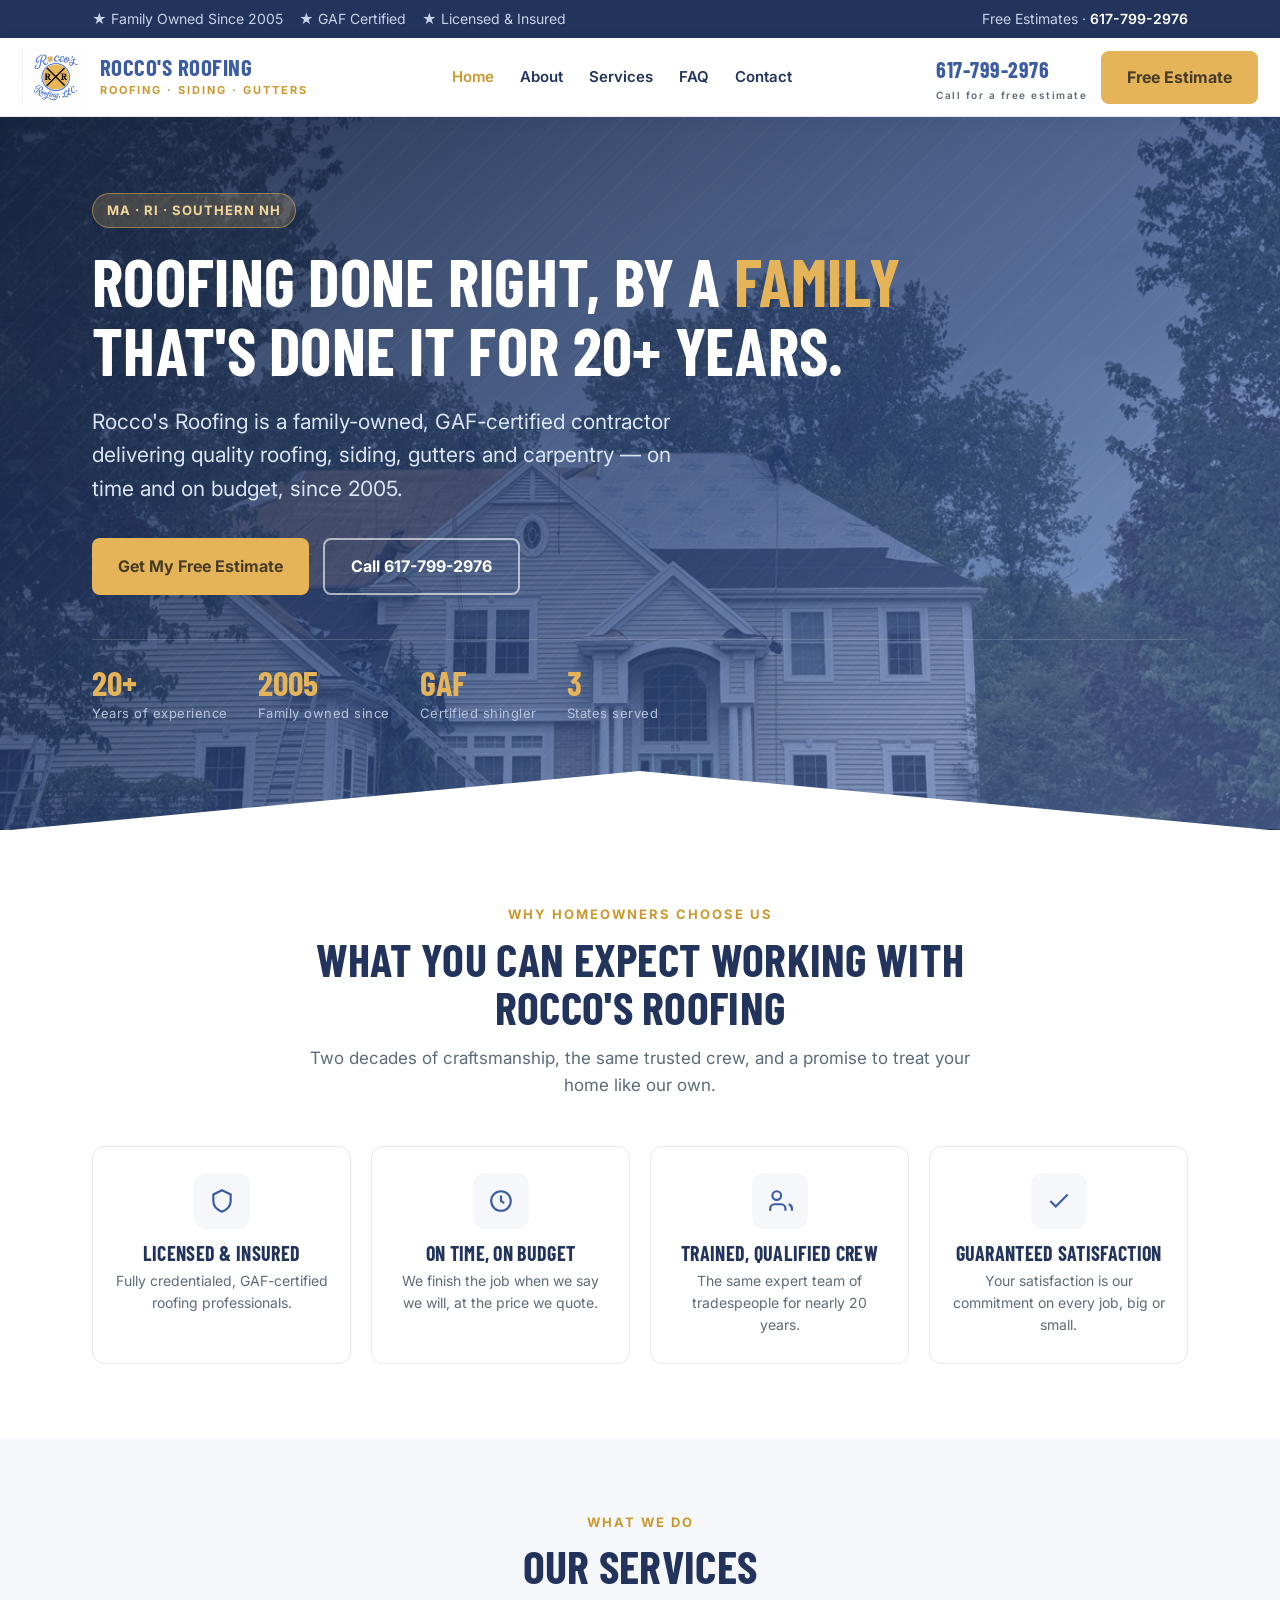
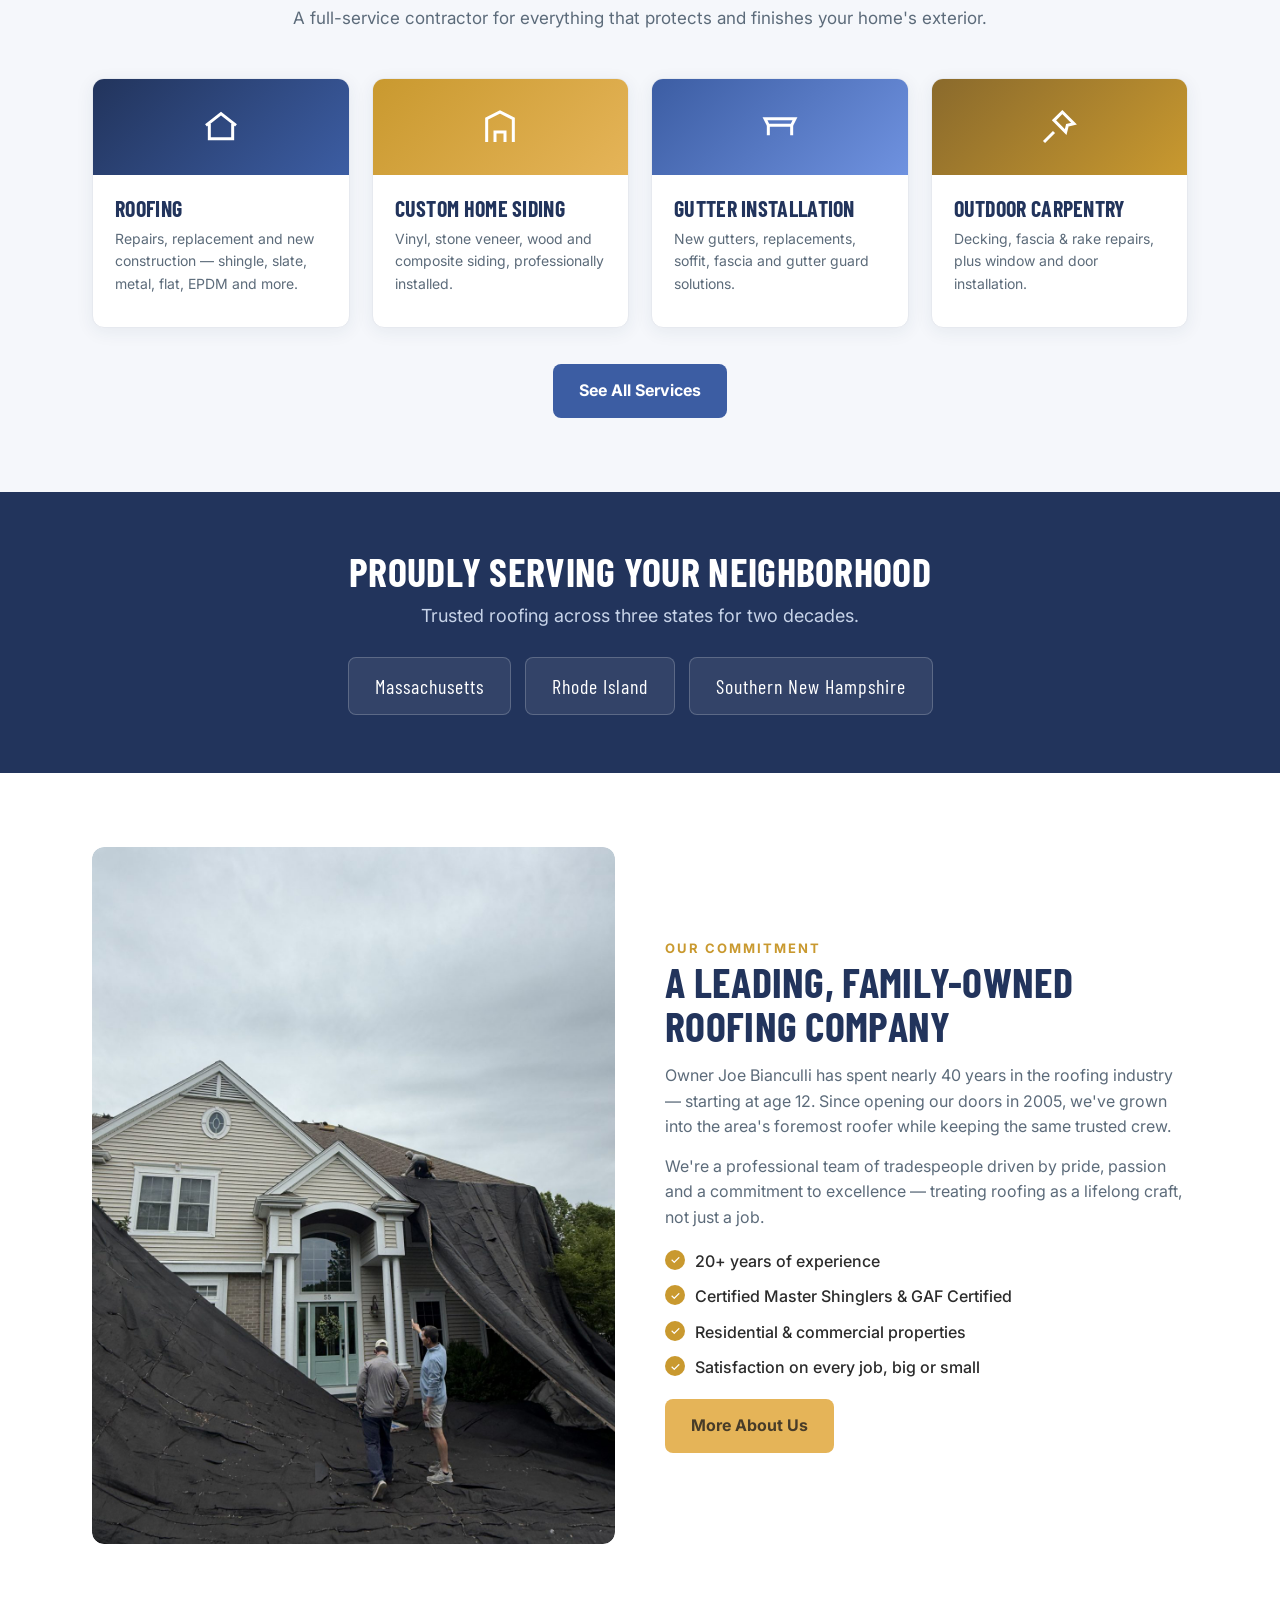
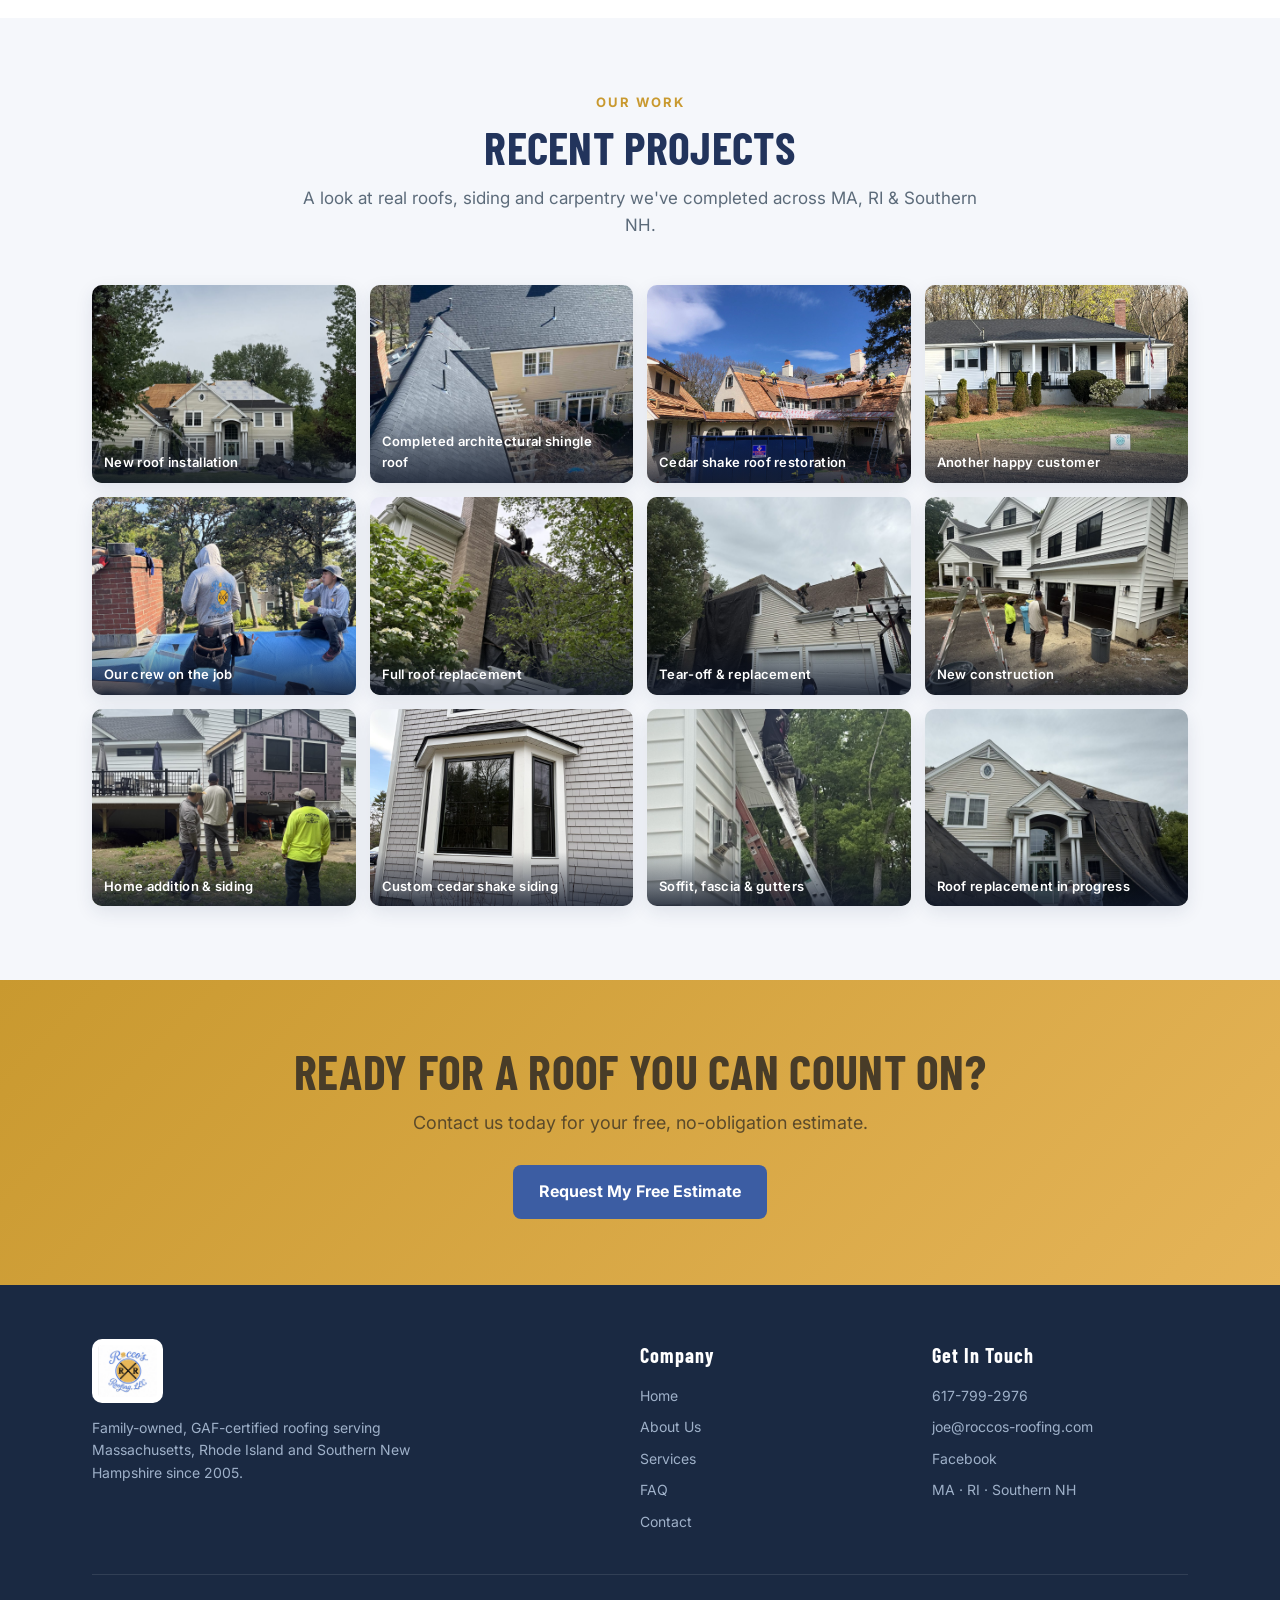
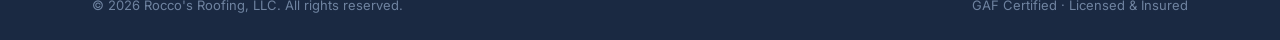
==== index.html @ c4a3ca7f "add job photos" ====
<!DOCTYPE html>
<html lang="en">
<head>
<meta charset="UTF-8">
<meta name="viewport" content="width=device-width, initial-scale=1.0">
<title>Rocco's Roofing, LLC | Roofing, Siding &amp; Gutters — MA, RI &amp; Southern NH</title>
<meta name="description" content="Rocco's Roofing is a family-owned, GAF-certified roofing company serving Massachusetts, Rhode Island and Southern New Hampshire since 2005. Roofing, siding, gutters and carpentry. Free estimates — call 617-799-2976.">
<link rel="icon" href="logo.png">
<link rel="preconnect" href="https://fonts.googleapis.com">
<link rel="preconnect" href="https://fonts.gstatic.com" crossorigin>
<link href="https://fonts.googleapis.com/css2?family=Barlow+Condensed:wght@600;700&family=Inter:wght@400;500;600;700&display=swap" rel="stylesheet">
<link rel="stylesheet" href="style.css">
</head>
<body>
<div class="topbar"><div class="wrap">
  <div class="badges"><span>★ Family Owned Since 2005</span><span>★ GAF Certified</span><span>★ Licensed &amp; Insured</span></div>
  <div>Free Estimates · <a href="tel:6177992976">617-799-2976</a></div>
</div></div>

<header><div class="nav">
  <a class="brand" href="index.html"><img src="logo.png" alt="Rocco's Roofing, LLC logo"><span class="bt"><b>Rocco's Roofing</b><small>Roofing · Siding · Gutters</small></span></a>
  <nav class="menu" id="menu">
    <a href="index.html" class="active">Home</a>
    <a href="about.html">About</a>
    <a href="services.html">Services</a>
    <a href="faq.html">FAQ</a>
    <a href="contact.html">Contact</a>
  </nav>
  <div class="nav-cta">
    <a class="phone-link" href="tel:6177992976">617-799-2976<span>Call for a free estimate</span></a>
    <a class="btn btn-gold" href="contact.html">Free Estimate</a>
    <button class="hamburger" id="burger" aria-label="Menu"><span></span><span></span><span></span></button>
  </div>
</div></header>

<section class="hero photo"><div class="wrap">
  <span class="eyebrow">MA · RI · Southern NH</span>
  <h1>Roofing done right, by a <em>family</em> that's done it for 20+ years.</h1>
  <p class="lead">Rocco's Roofing is a family-owned, GAF-certified contractor delivering quality roofing, siding, gutters and carpentry — on time and on budget, since 2005.</p>
  <div class="cta-row">
    <a class="btn btn-gold" href="contact.html">Get My Free Estimate</a>
    <a class="btn btn-ghost" href="tel:6177992976">Call 617-799-2976</a>
  </div>
  <div class="trust">
    <div><b>20+</b><small>Years of experience</small></div>
    <div><b>2005</b><small>Family owned since</small></div>
    <div><b>GAF</b><small>Certified shingler</small></div>
    <div><b>3</b><small>States served</small></div>
  </div>
</div>
<svg class="roofline" viewBox="0 0 1440 70" preserveAspectRatio="none"><path fill="#ffffff" d="M0,70 L720,10 L1440,70 Z"></path></svg>
</section>

<section class="pad"><div class="wrap">
  <div class="sec-head"><div class="kick">Why homeowners choose us</div><h2>What you can expect working with Rocco's Roofing</h2><p>Two decades of craftsmanship, the same trusted crew, and a promise to treat your home like our own.</p></div>
  <div class="features">
    <div class="feature"><div class="ic"><svg width="26" height="26" viewBox="0 0 24 24" fill="none" stroke="currentColor" stroke-width="2"><path d="M12 2l8 4v6c0 5-3.5 8-8 10-4.5-2-8-5-8-10V6z"/></svg></div><h3>Licensed &amp; Insured</h3><p>Fully credentialed, GAF-certified roofing professionals.</p></div>
    <div class="feature"><div class="ic"><svg width="26" height="26" viewBox="0 0 24 24" fill="none" stroke="currentColor" stroke-width="2"><circle cx="12" cy="12" r="9"/><path d="M12 7v5l3 2"/></svg></div><h3>On Time, On Budget</h3><p>We finish the job when we say we will, at the price we quote.</p></div>
    <div class="feature"><div class="ic"><svg width="26" height="26" viewBox="0 0 24 24" fill="none" stroke="currentColor" stroke-width="2"><path d="M17 21v-2a4 4 0 00-4-4H7a4 4 0 00-4 4v2"/><circle cx="9" cy="7" r="4"/><path d="M23 21v-2a4 4 0 00-3-3.87"/></svg></div><h3>Trained, Qualified Crew</h3><p>The same expert team of tradespeople for nearly 20 years.</p></div>
    <div class="feature"><div class="ic"><svg width="26" height="26" viewBox="0 0 24 24" fill="none" stroke="currentColor" stroke-width="2"><path d="M20 6L9 17l-5-5"/></svg></div><h3>Guaranteed Satisfaction</h3><p>Your satisfaction is our commitment on every job, big or small.</p></div>
  </div>
</div></section>

<section class="pad services"><div class="wrap">
  <div class="sec-head"><div class="kick">What we do</div><h2>Our Services</h2><p>A full-service contractor for everything that protects and finishes your home's exterior.</p></div>
  <div class="svc-grid">
    <div class="svc a"><div class="top"><svg width="40" height="40" viewBox="0 0 24 24" fill="none" stroke="#fff" stroke-width="1.8"><path d="M3 11l9-7 9 7"/><path d="M5 10v9h14v-9"/></svg></div><div class="body"><h3>Roofing</h3><p>Repairs, replacement and new construction — shingle, slate, metal, flat, EPDM and more.</p></div></div>
    <div class="svc b"><div class="top"><svg width="40" height="40" viewBox="0 0 24 24" fill="none" stroke="#fff" stroke-width="1.8"><path d="M4 21V7l8-4 8 4v14"/><path d="M9 21v-6h6v6"/></svg></div><div class="body"><h3>Custom Home Siding</h3><p>Vinyl, stone veneer, wood and composite siding, professionally installed.</p></div></div>
    <div class="svc c"><div class="top"><svg width="40" height="40" viewBox="0 0 24 24" fill="none" stroke="#fff" stroke-width="1.8"><path d="M3 7h18l-2 4H5z"/><path d="M5 11v6"/><path d="M19 11v6"/></svg></div><div class="body"><h3>Gutter Installation</h3><p>New gutters, replacements, soffit, fascia and gutter guard solutions.</p></div></div>
    <div class="svc d"><div class="top"><svg width="40" height="40" viewBox="0 0 24 24" fill="none" stroke="#fff" stroke-width="1.8"><path d="M14 3l7 7-4 1-1 4-7-7z"/><path d="M9 15l-6 6"/></svg></div><div class="body"><h3>Outdoor Carpentry</h3><p>Decking, fascia &amp; rake repairs, plus window and door installation.</p></div></div>
  </div>
  <div style="text-align:center;margin-top:36px"><a class="btn btn-blue" href="services.html">See All Services</a></div>
</div></section>

<section class="area"><div class="wrap">
  <h2>Proudly Serving Your Neighborhood</h2><p>Trusted roofing across three states for two decades.</p>
  <div class="states"><span>Massachusetts</span><span>Rhode Island</span><span>Southern New Hampshire</span></div>
</div></section>

<section class="pad"><div class="wrap split">
  <div class="imgcard photo"><img src="images/work-colonial-crew.jpg" alt="Rocco's Roofing crew replacing a roof on a colonial home"></div>
  <div>
    <div class="kick">Our Commitment</div>
    <h2>A leading, family-owned roofing company</h2>
    <p>Owner Joe Bianculli has spent nearly 40 years in the roofing industry — starting at age 12. Since opening our doors in 2005, we've grown into the area's foremost roofer while keeping the same trusted crew.</p>
    <p>We're a professional team of tradespeople driven by pride, passion and a commitment to excellence — treating roofing as a lifelong craft, not just a job.</p>
    <ul><li>20+ years of experience</li><li>Certified Master Shinglers &amp; GAF Certified</li><li>Residential &amp; commercial properties</li><li>Satisfaction on every job, big or small</li></ul>
    <a class="btn btn-gold" href="about.html">More About Us</a>
  </div>
</div></section>

<section class="pad services"><div class="wrap">
  <div class="sec-head"><div class="kick">Our Work</div><h2>Recent Projects</h2><p>A look at real roofs, siding and carpentry we've completed across MA, RI &amp; Southern NH.</p></div>
  <div class="gallery">
    <a href="images/work-colonial-newroof.jpg" target="_blank" rel="noopener"><span class="ph"></span><img src="images/work-colonial-newroof.jpg" alt="New roof installation on a large colonial home" loading="lazy"><span class="cap">New roof installation</span></a>
    <a href="images/work-finished-roof.jpg" target="_blank" rel="noopener"><span class="ph"></span><img src="images/work-finished-roof.jpg" alt="Completed architectural shingle roof" loading="lazy"><span class="cap">Completed architectural shingle roof</span></a>
    <a href="images/work-cedar-mansion.jpg" target="_blank" rel="noopener"><span class="ph"></span><img src="images/work-cedar-mansion.jpg" alt="Cedar shake roof restoration on a large estate" loading="lazy"><span class="cap">Cedar shake roof restoration</span></a>
    <a href="images/work-ranch-sign.jpg" target="_blank" rel="noopener"><span class="ph"></span><img src="images/work-ranch-sign.jpg" alt="Finished roof with Rocco's Roofing lawn sign" loading="lazy"><span class="cap">Another happy customer</span></a>
    <a href="images/crew-branded.jpg" target="_blank" rel="noopener"><span class="ph"></span><img src="images/crew-branded.jpg" alt="Rocco's Roofing crew on the job" loading="lazy"><span class="cap">Our crew on the job</span></a>
    <a href="images/work-chimney.jpg" target="_blank" rel="noopener"><span class="ph"></span><img src="images/work-chimney.jpg" alt="Full roof replacement around a brick chimney" loading="lazy"><span class="cap">Full roof replacement</span></a>
    <a href="images/work-garage-crew.jpg" target="_blank" rel="noopener"><span class="ph"></span><img src="images/work-garage-crew.jpg" alt="Roof tear-off and replacement in progress" loading="lazy"><span class="cap">Tear-off &amp; replacement</span></a>
    <a href="images/work-farmhouse.jpg" target="_blank" rel="noopener"><span class="ph"></span><img src="images/work-farmhouse.jpg" alt="New construction roofing and siding" loading="lazy"><span class="cap">New construction</span></a>
    <a href="images/work-addition.jpg" target="_blank" rel="noopener"><span class="ph"></span><img src="images/work-addition.jpg" alt="Home addition framing and siding" loading="lazy"><span class="cap">Home addition &amp; siding</span></a>
    <a href="images/work-siding-window.jpg" target="_blank" rel="noopener"><span class="ph"></span><img src="images/work-siding-window.jpg" alt="Custom cedar shake siding around a bay window" loading="lazy"><span class="cap">Custom cedar shake siding</span></a>
    <a href="images/work-soffit.jpg" target="_blank" rel="noopener"><span class="ph"></span><img src="images/work-soffit.jpg" alt="Soffit, fascia and gutter carpentry work" loading="lazy"><span class="cap">Soffit, fascia &amp; gutters</span></a>
    <a href="images/work-colonial-crew.jpg" target="_blank" rel="noopener"><span class="ph"></span><img src="images/work-colonial-crew.jpg" alt="Roof replacement in progress on a colonial" loading="lazy"><span class="cap">Roof replacement in progress</span></a>
  </div>
</div></section>

<section class="final"><div class="wrap">
  <h2>Ready for a roof you can count on?</h2>
  <p>Contact us today for your free, no-obligation estimate.</p>
  <a class="btn btn-blue" href="contact.html">Request My Free Estimate</a>
</div></section>

<footer><div class="wrap">
  <div class="foot-grid">
    <div>
      <a class="brand" href="index.html"><img src="logo.png" alt="Rocco's Roofing, LLC"></a>
      <p style="max-width:320px;margin-top:14px">Family-owned, GAF-certified roofing serving Massachusetts, Rhode Island and Southern New Hampshire since 2005.</p>
    </div>
    <div><h4>Company</h4><ul><li><a href="index.html">Home</a></li><li><a href="about.html">About Us</a></li><li><a href="services.html">Services</a></li><li><a href="faq.html">FAQ</a></li><li><a href="contact.html">Contact</a></li></ul></div>
    <div><h4>Get In Touch</h4><ul><li><a href="tel:6177992976">617-799-2976</a></li><li><a href="mailto:joe@roccos-roofing.com">joe@roccos-roofing.com</a></li><li><a href="https://facebook.com/RoccosroofingLLC" target="_blank" rel="noopener">Facebook</a></li><li>MA · RI · Southern NH</li></ul></div>
  </div>
  <div class="foot-bottom"><div>© 2026 Rocco's Roofing, LLC. All rights reserved.</div><div>GAF Certified · Licensed &amp; Insured</div></div>
</div></footer>

<script>
  var b=document.getElementById('burger'),m=document.getElementById('menu');
  if(b){b.addEventListener('click',function(){m.classList.toggle('open');});}
</script>
</body>
</html>
---- style.css ----
:root{
  --blue:#6F92E0;--blue-deep:#3c5da3;--blue-darker:#22345c;
  --gold:#E5B458;--gold-deep:#c9992f;
  --ink:#2b2b2b;--warmblack:#483C28;--muted:#5c6b7a;
  --line:#e6e9ef;--bg-soft:#f5f7fb;--white:#ffffff;
  --radius:12px;--shadow:0 10px 30px rgba(34,52,92,.12);
}
*{box-sizing:border-box;margin:0;padding:0}
html{scroll-behavior:smooth}
body{font-family:'Inter',system-ui,-apple-system,Segoe UI,Roboto,sans-serif;color:var(--ink);line-height:1.6;background:var(--white)}
h1,h2,h3{font-family:'Barlow Condensed','Inter',sans-serif;line-height:1.05;letter-spacing:.3px;text-transform:uppercase}
a{color:inherit;text-decoration:none}
img{max-width:100%;display:block}
.wrap{max-width:1140px;margin:0 auto;padding:0 22px}
.btn{display:inline-flex;align-items:center;gap:8px;font-weight:700;padding:14px 26px;border-radius:8px;font-size:16px;transition:.2s;cursor:pointer;border:0;font-family:'Inter',sans-serif}
.btn-gold{background:var(--gold);color:var(--warmblack)}
.btn-gold:hover{background:var(--gold-deep);color:#fff;transform:translateY(-1px)}
.btn-ghost{background:transparent;color:#fff;border:2px solid rgba(255,255,255,.6)}
.btn-ghost:hover{background:rgba(255,255,255,.14);border-color:#fff}
.btn-blue{background:var(--blue-deep);color:#fff}
.btn-blue:hover{background:var(--blue-darker)}
.topbar{background:var(--blue-darker);color:#c8d3e8;font-size:14px}
.topbar .wrap{display:flex;justify-content:space-between;align-items:center;padding:8px 22px;flex-wrap:wrap;gap:6px}
.topbar a{color:#fff;font-weight:600}
.topbar .badges span{margin-right:16px;white-space:nowrap}
header{position:sticky;top:0;z-index:50;background:#fff;border-bottom:1px solid var(--line);box-shadow:0 2px 14px rgba(34,52,92,.06)}
.nav{display:flex;align-items:center;justify-content:space-between;padding:10px 22px}
.brand{display:flex;align-items:center;gap:12px}
.brand img{height:58px;width:auto}
.brand .bt b{font-family:'Barlow Condensed';font-size:23px;letter-spacing:.5px;text-transform:uppercase;color:var(--blue-deep);line-height:1;display:block}
.brand .bt small{display:block;font-size:11px;letter-spacing:2px;text-transform:uppercase;color:var(--gold-deep);font-weight:700;margin-top:3px}
nav.menu{display:flex;align-items:center;gap:26px}
nav.menu a{font-weight:600;font-size:15px;color:var(--blue-darker)}
nav.menu a:hover,nav.menu a.active{color:var(--gold-deep)}
.nav-cta{display:flex;align-items:center;gap:14px}
.phone-link{font-family:'Barlow Condensed';font-size:22px;color:var(--blue-deep);font-weight:700;letter-spacing:.5px}
.phone-link span{display:block;font-family:'Inter';font-size:10px;letter-spacing:1.5px;color:var(--muted);font-weight:600}
.hamburger{display:none;background:none;border:0;cursor:pointer;flex-direction:column;gap:5px;padding:8px}
.hamburger span{width:26px;height:3px;background:var(--blue-deep);border-radius:2px}
.hero{position:relative;background:linear-gradient(160deg,var(--blue-darker) 0%,var(--blue-deep) 60%,var(--blue) 130%);color:#fff;overflow:hidden}
.hero::after{content:"";position:absolute;inset:0;background:repeating-linear-gradient(135deg,rgba(255,255,255,.04) 0 2px,transparent 2px 22px);opacity:.6}
.hero .roofline{position:absolute;bottom:-1px;left:0;width:100%;height:70px;display:block}
.hero .wrap{position:relative;z-index:2;padding:76px 22px 104px}
.hero .eyebrow{display:inline-block;background:rgba(229,180,88,.2);color:#f2d79b;border:1px solid rgba(229,180,88,.5);padding:6px 14px;border-radius:30px;font-size:13px;font-weight:700;letter-spacing:1px;text-transform:uppercase;margin-bottom:18px}
.hero h1{font-size:clamp(38px,6vw,66px);color:#fff;max-width:840px}
.hero h1 em{font-style:normal;color:var(--gold)}
.hero p.lead{font-size:clamp(17px,2.2vw,21px);color:#dbe4f2;max-width:610px;margin:20px 0 32px}
.hero .cta-row{display:flex;gap:14px;flex-wrap:wrap}
.trust{display:flex;gap:30px;flex-wrap:wrap;margin-top:44px;padding-top:26px;border-top:1px solid rgba(255,255,255,.16)}
.trust div{min-width:110px}
.trust b{font-family:'Barlow Condensed';font-size:34px;color:var(--gold);display:block;line-height:1}
.trust small{color:#b7c4da;font-size:13px;letter-spacing:.5px}
section.pad{padding:74px 0}
.sec-head{text-align:center;max-width:700px;margin:0 auto 46px}
.sec-head .kick{color:var(--gold-deep);font-weight:700;letter-spacing:2px;text-transform:uppercase;font-size:13px}
.sec-head h2{font-size:clamp(30px,4.5vw,46px);color:var(--blue-darker);margin:10px 0 14px}
.sec-head p{color:var(--muted);font-size:17px}
.page-hero{background:linear-gradient(160deg,var(--blue-darker),var(--blue-deep));color:#fff;padding:56px 0 60px;text-align:center}
.page-hero h1{font-size:clamp(34px,5vw,52px);color:#fff}
.page-hero p{color:#dbe4f2;font-size:18px;margin-top:10px}
.features{display:grid;grid-template-columns:repeat(auto-fit,minmax(200px,1fr));gap:20px}
.feature{background:#fff;border:1px solid var(--line);border-radius:var(--radius);padding:26px 22px;text-align:center;transition:.2s}
.feature:hover{transform:translateY(-4px);box-shadow:var(--shadow);border-color:transparent}
.feature .ic{width:56px;height:56px;margin:0 auto 14px;border-radius:12px;background:var(--bg-soft);display:grid;place-items:center;color:var(--blue-deep)}
.feature h3{font-size:20px;color:var(--blue-darker);margin-bottom:6px}
.feature p{font-size:14px;color:var(--muted)}
.services{background:var(--bg-soft)}
.svc-grid{display:grid;grid-template-columns:repeat(auto-fit,minmax(240px,1fr));gap:22px}
.svc{background:#fff;border-radius:var(--radius);overflow:hidden;box-shadow:0 4px 18px rgba(34,52,92,.07);transition:.2s;border:1px solid var(--line)}
.svc:hover{transform:translateY(-5px);box-shadow:var(--shadow)}
.svc .top{height:96px;display:grid;place-items:center;color:#fff}
.svc.a .top{background:linear-gradient(135deg,var(--blue-darker),var(--blue-deep))}
.svc.b .top{background:linear-gradient(135deg,var(--gold-deep),var(--gold))}
.svc.c .top{background:linear-gradient(135deg,var(--blue-deep),var(--blue))}
.svc.d .top{background:linear-gradient(135deg,#8a6a2c,var(--gold-deep))}
.svc .body{padding:22px}
.svc h3{font-size:22px;color:var(--blue-darker);margin-bottom:8px}
.svc p{font-size:14px;color:var(--muted);margin-bottom:10px}
.svc ul{margin:0 0 0 18px;color:var(--muted);font-size:14px}
.svc ul li{margin-bottom:4px}
.area{background:var(--blue-darker);color:#fff;text-align:center;padding:58px 0}
.area h2{font-size:clamp(26px,4vw,40px);color:#fff}
.area p{color:#c7d3e8;font-size:18px;margin-top:10px}
.area .states{display:flex;gap:14px;justify-content:center;flex-wrap:wrap;margin-top:26px}
.area .states span{background:rgba(255,255,255,.08);border:1px solid rgba(255,255,255,.2);padding:12px 26px;border-radius:8px;font-family:'Barlow Condensed';font-size:20px;letter-spacing:1px}
.split{display:grid;grid-template-columns:1fr 1fr;gap:50px;align-items:center}
.split .imgcard{background:linear-gradient(150deg,var(--blue-deep),var(--blue));border-radius:var(--radius);min-height:320px;display:grid;place-items:center;position:relative;overflow:hidden;padding:30px}
.split .imgcard img{max-width:70%;filter:drop-shadow(0 8px 20px rgba(0,0,0,.25));background:#fff;border-radius:50%;padding:14px}
.split h2{font-size:clamp(28px,4vw,42px);color:var(--blue-darker);margin-bottom:16px}
.split .kick{color:var(--gold-deep);font-weight:700;letter-spacing:2px;text-transform:uppercase;font-size:13px}
.split p{color:var(--muted);margin-bottom:14px}
.split ul{list-style:none;margin:18px 0}
.split li{padding-left:30px;position:relative;margin-bottom:10px;color:var(--ink);font-weight:500}
.split li::before{content:"\2713";position:absolute;left:0;top:1px;color:#fff;background:var(--gold-deep);width:20px;height:20px;border-radius:50%;font-size:12px;display:grid;place-items:center}
.faq-list{max-width:820px;margin:0 auto}
.faq-item{border:1px solid var(--line);border-radius:var(--radius);margin-bottom:16px;overflow:hidden;background:#fff}
.faq-item summary{cursor:pointer;padding:20px 24px;font-family:'Barlow Condensed';font-size:22px;color:var(--blue-darker);list-style:none;display:flex;justify-content:space-between;align-items:center;letter-spacing:.3px}
.faq-item summary::-webkit-details-marker{display:none}
.faq-item summary::after{content:"+";color:var(--gold-deep);font-size:26px;font-weight:700}
.faq-item[open] summary::after{content:"\2013"}
.faq-item .ans{padding:0 24px 22px;color:var(--muted)}
.contact-grid{display:grid;grid-template-columns:1fr 1fr;gap:44px}
.contact-info h3{font-size:26px;color:var(--blue-darker);margin-bottom:14px}
.contact-info p{color:var(--muted);margin-bottom:14px}
.contact-info .row{display:flex;align-items:center;gap:12px;margin-bottom:14px;font-size:16px;color:var(--ink)}
.contact-info .row .ic{width:42px;height:42px;border-radius:10px;background:var(--bg-soft);display:grid;place-items:center;color:var(--blue-deep);flex:none}
form.cf{background:var(--bg-soft);border:1px solid var(--line);border-radius:var(--radius);padding:26px}
form.cf label{display:block;font-size:13px;font-weight:600;color:var(--blue-darker);margin:0 0 6px}
form.cf input,form.cf textarea{width:100%;padding:12px 14px;border:1px solid var(--line);border-radius:8px;font-size:15px;margin-bottom:16px;font-family:inherit;background:#fff}
form.cf .two{display:grid;grid-template-columns:1fr 1fr;gap:14px}
form.cf textarea{min-height:120px;resize:vertical}
.final{background:linear-gradient(135deg,var(--gold-deep),var(--gold));color:var(--warmblack);text-align:center;padding:66px 0}
.final h2{font-size:clamp(30px,4.5vw,48px);color:var(--warmblack)}
.final p{font-size:18px;margin:12px 0 28px;color:#5b4a2a}
footer{background:#1a2942;color:#9fb1c9;padding:54px 0 24px;font-size:14px}
.foot-grid{display:grid;grid-template-columns:2fr 1fr 1fr;gap:36px;padding-bottom:32px;border-bottom:1px solid rgba(255,255,255,.1)}
footer h4{color:#fff;font-family:'Barlow Condensed';font-size:20px;letter-spacing:1px;margin-bottom:14px}
footer a:hover{color:var(--gold)}
footer .brand img{height:64px;background:#fff;border-radius:10px;padding:6px}
footer ul{list-style:none}
footer li{margin-bottom:9px}
.foot-bottom{padding-top:20px;display:flex;justify-content:space-between;flex-wrap:wrap;gap:8px;font-size:13px;color:#6f83a0}
@media(max-width:860px){
  nav.menu,.nav-cta .phone-link{display:none}
  .hamburger{display:flex}
  .split,.contact-grid{grid-template-columns:1fr}
  .foot-grid{grid-template-columns:1fr 1fr}
  nav.menu.open{display:flex;position:absolute;top:100%;left:0;right:0;background:#fff;flex-direction:column;padding:18px 22px;gap:16px;border-bottom:1px solid var(--line);box-shadow:var(--shadow)}
}
@media(max-width:520px){
  .foot-grid{grid-template-columns:1fr}
  .topbar .badges{display:none}
  form.cf .two{grid-template-columns:1fr}
  .hero .cta-row .btn{flex:1;justify-content:center}
}

/* --- photos --- */
.hero.photo{background:linear-gradient(150deg,rgba(24,38,66,.92),rgba(45,72,130,.74) 55%,rgba(111,146,224,.55)),url('images/work-colonial-newroof.jpg');background-size:cover;background-position:center}
.split .imgcard.photo{padding:0;min-height:360px;background:none}
.split .imgcard.photo img{width:100%;height:100%;min-height:360px;max-width:100%;object-fit:cover;border-radius:var(--radius);background:none;padding:0;filter:none;box-shadow:none}
.gallery{display:grid;grid-template-columns:repeat(auto-fill,minmax(250px,1fr));gap:14px}
.gallery a{position:relative;display:block;overflow:hidden;border-radius:10px;box-shadow:0 6px 18px rgba(34,52,92,.10)}
.gallery a>span.ph{display:block;width:100%;aspect-ratio:4/3}
.gallery img{position:absolute;inset:0;width:100%;height:100%;object-fit:cover;transition:transform .45s ease}
.gallery a:hover img{transform:scale(1.07)}
.gallery .cap{position:absolute;left:0;right:0;bottom:0;padding:24px 12px 10px;color:#fff;font-size:13px;font-weight:600;background:linear-gradient(transparent,rgba(15,23,40,.82));letter-spacing:.3px;z-index:2}
@media(max-width:520px){.gallery{grid-template-columns:1fr 1fr;gap:8px}}
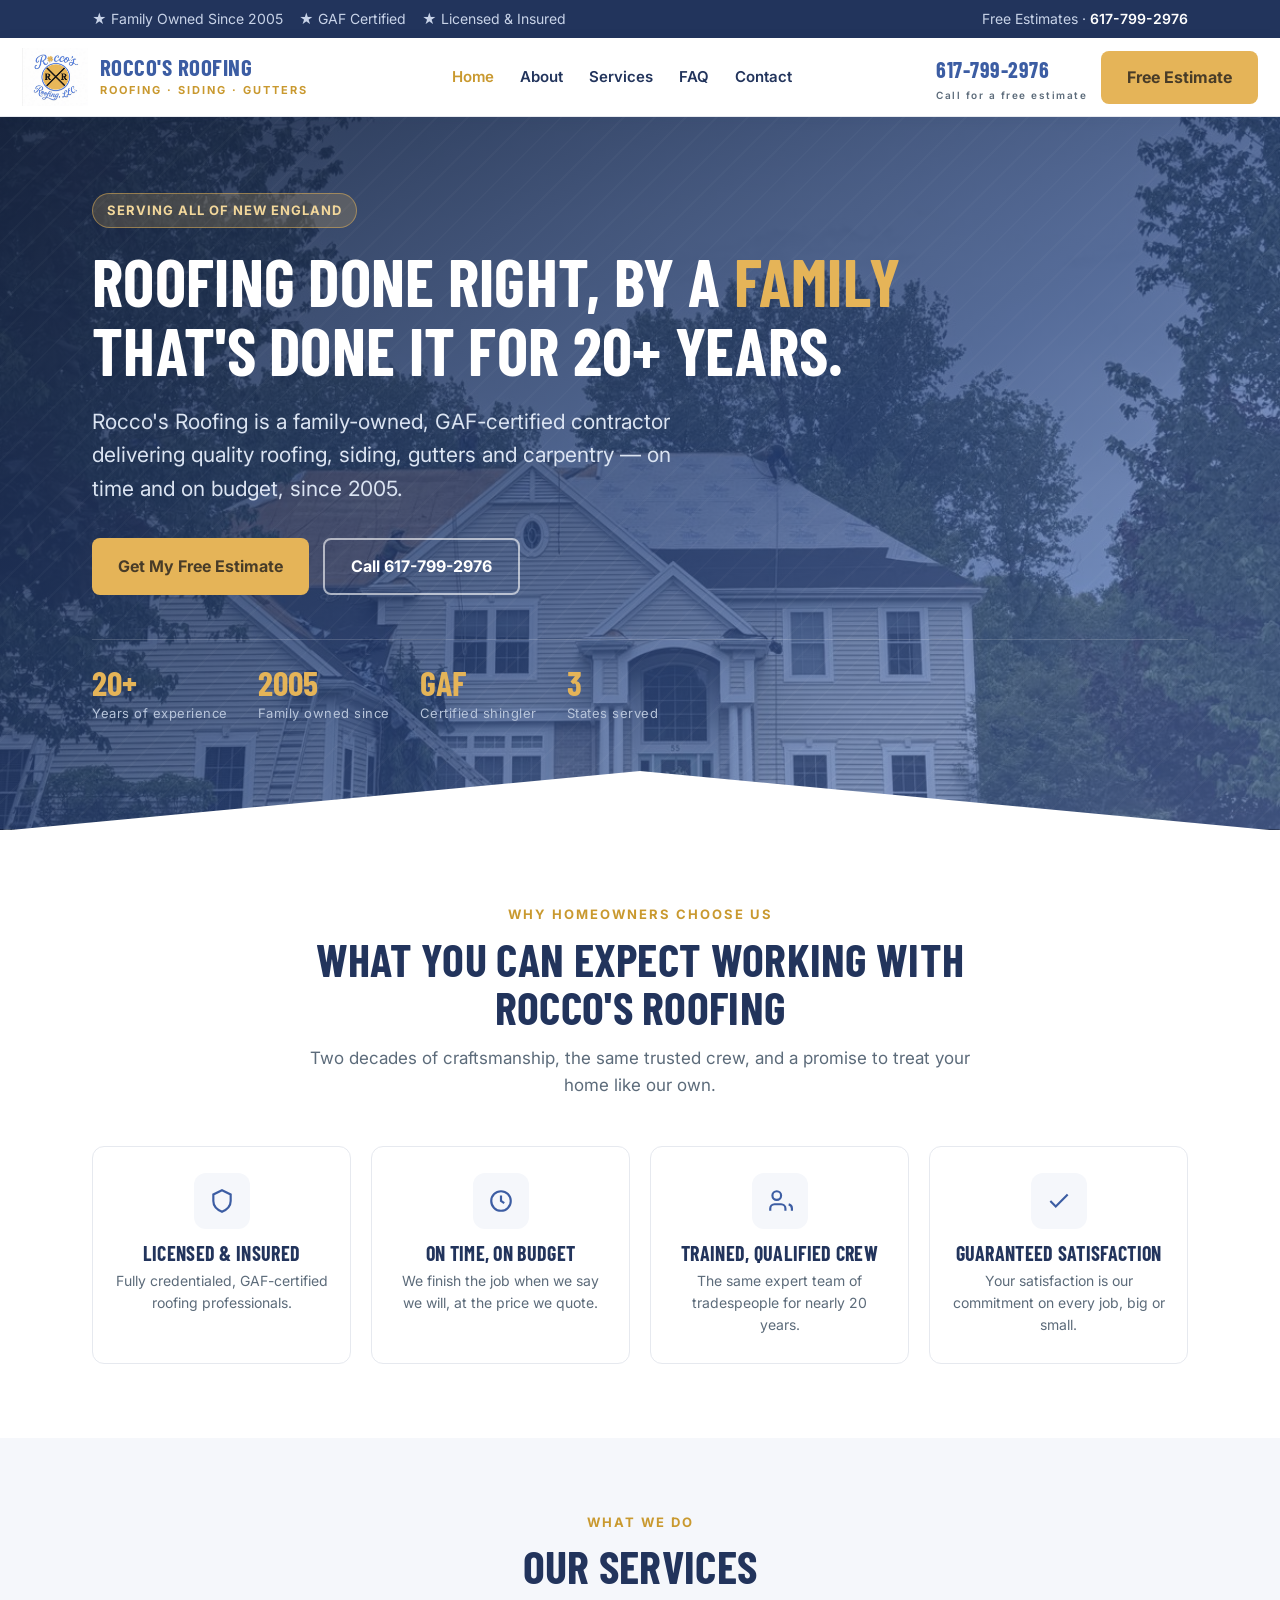
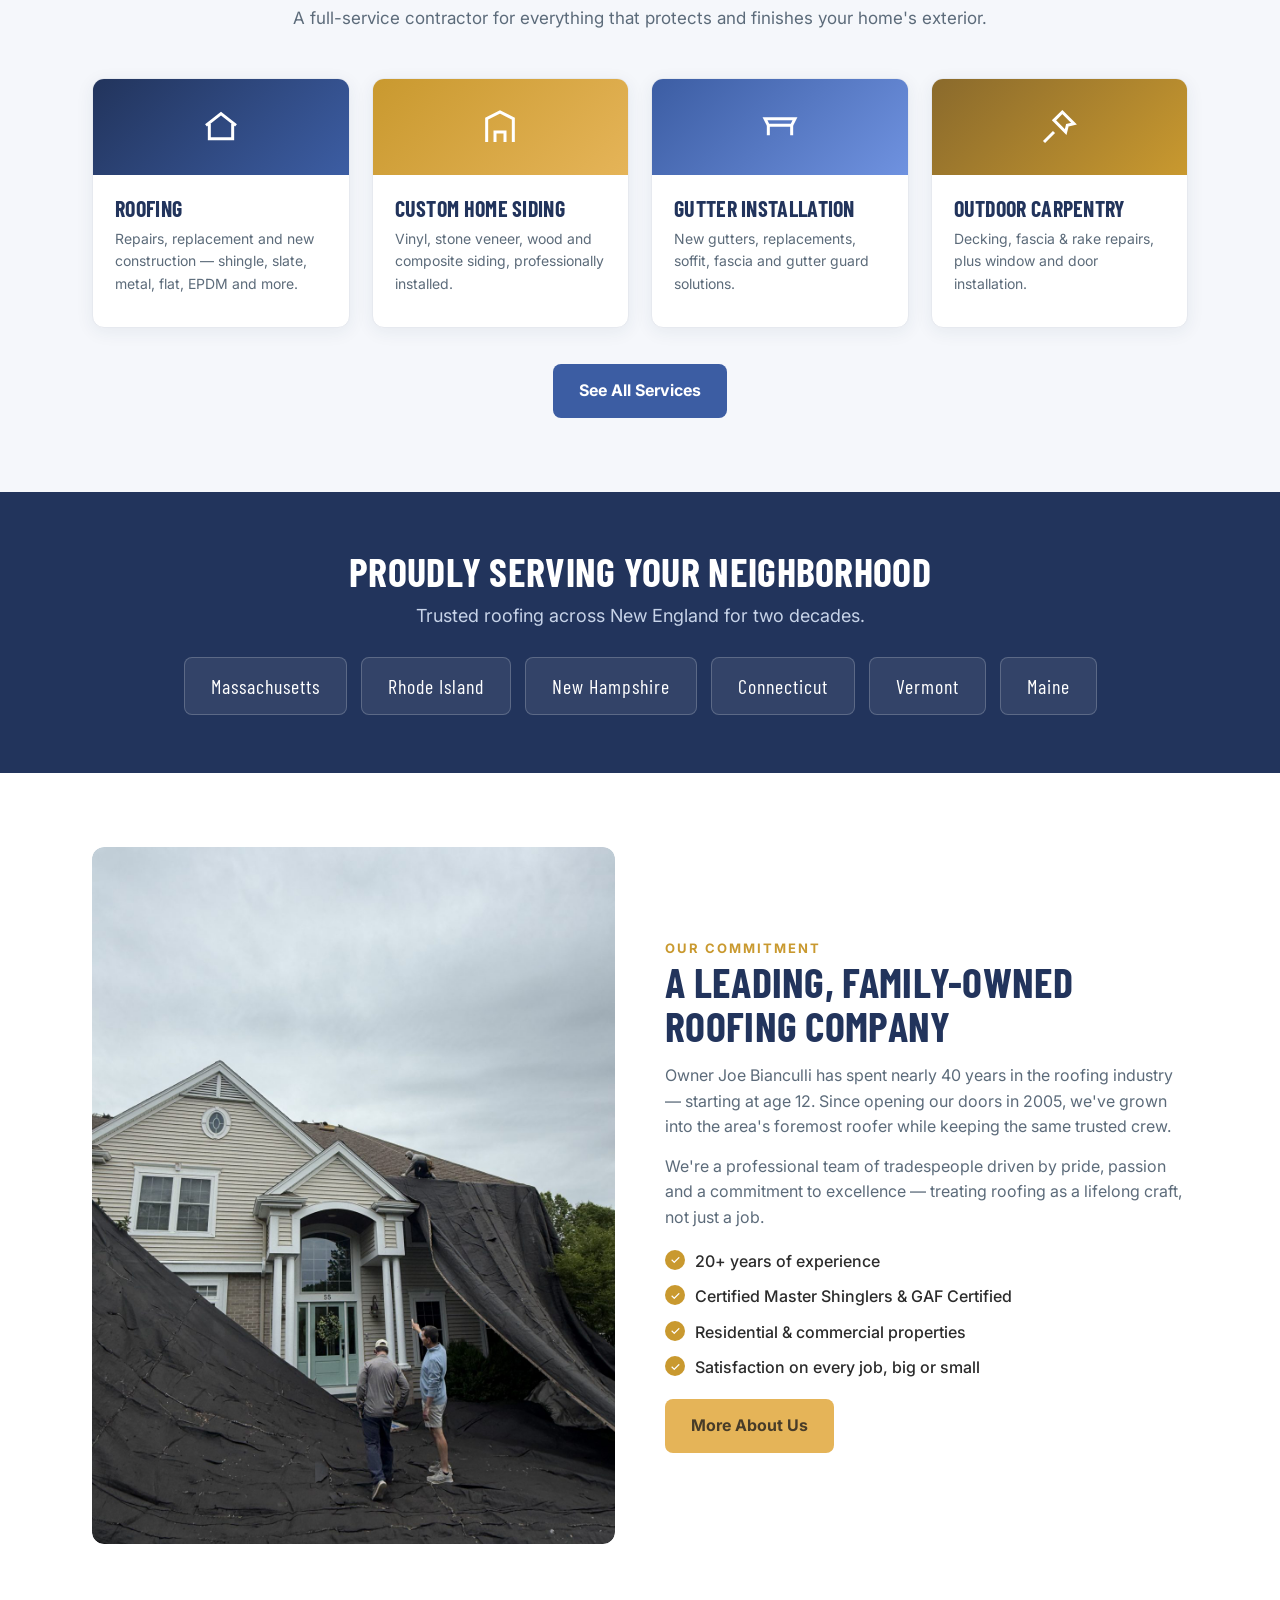
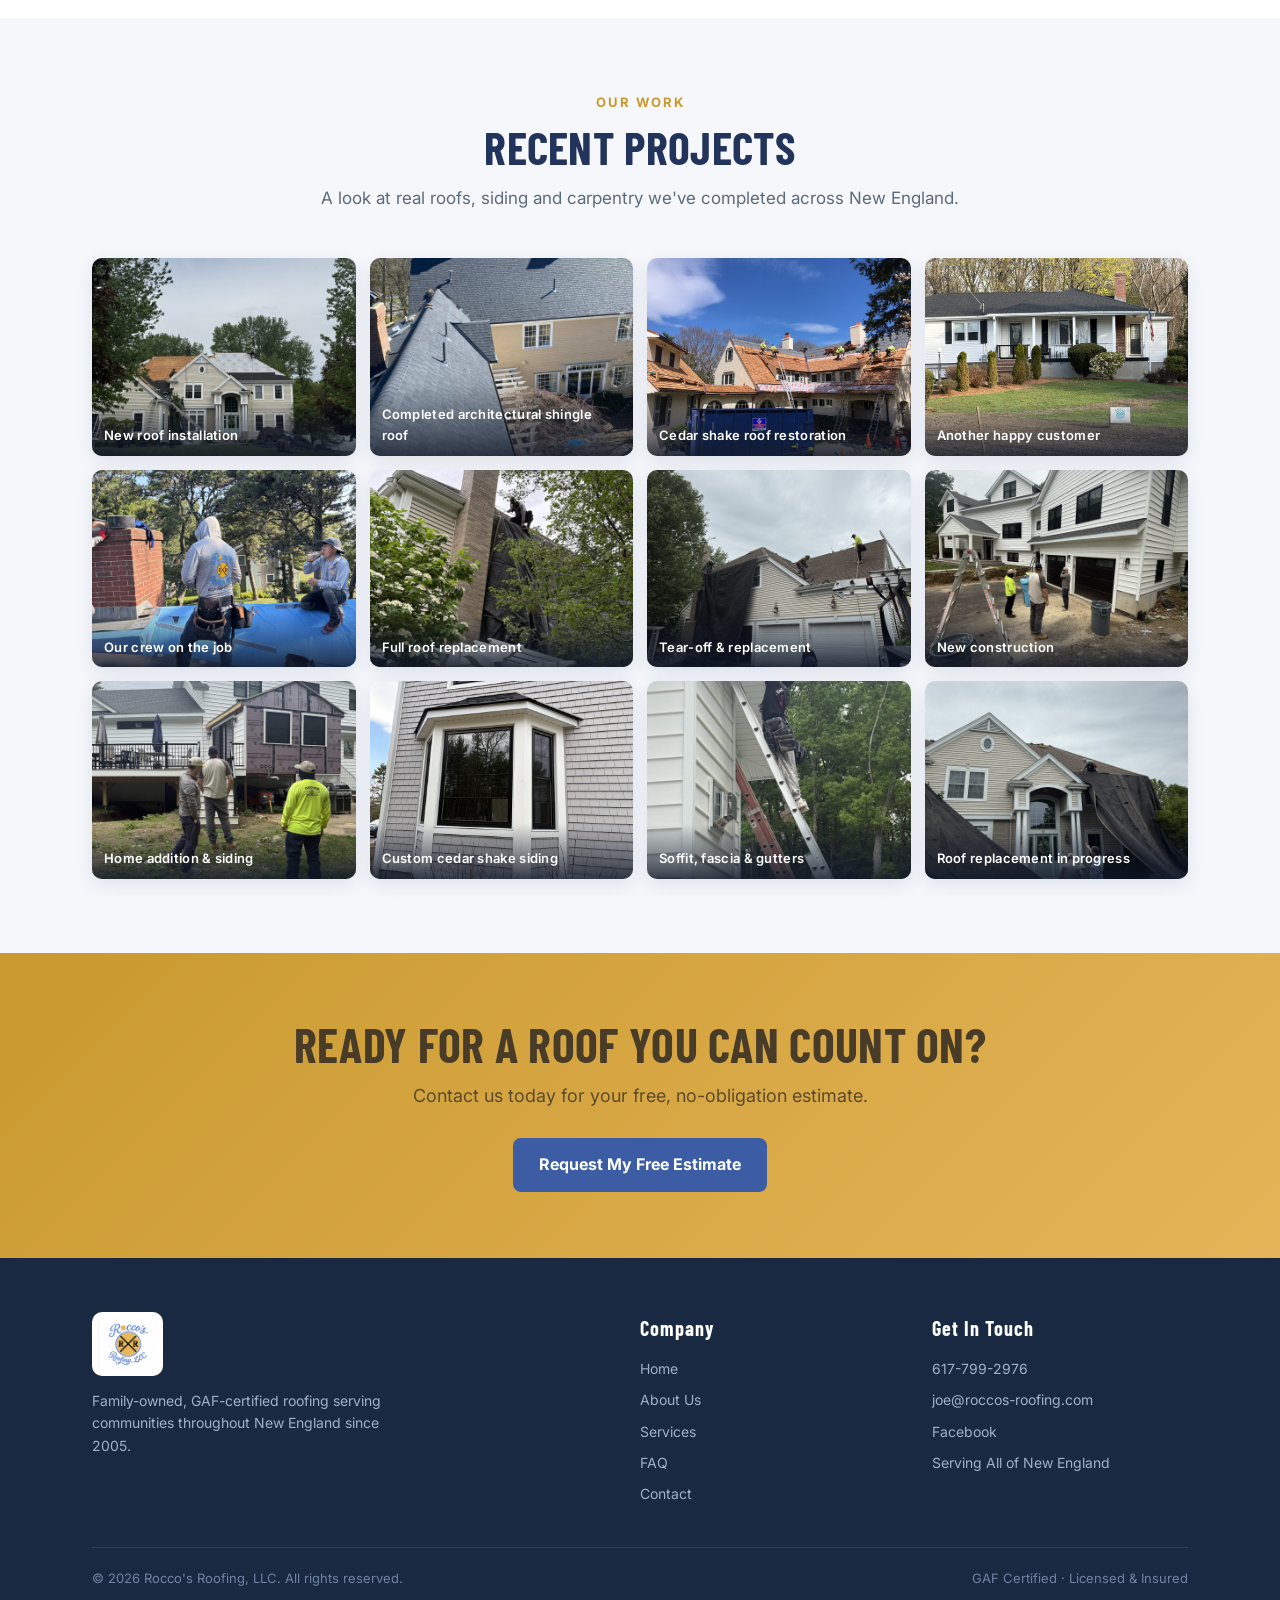
==== commit 8579a4a5: "add photos and update service area" ====
--- a/index.html
+++ b/index.html
@@ -3,8 +3,8 @@
 <head>
 <meta charset="UTF-8">
 <meta name="viewport" content="width=device-width, initial-scale=1.0">
-<title>Rocco's Roofing, LLC | Roofing, Siding &amp; Gutters — MA, RI &amp; Southern NH</title>
-<meta name="description" content="Rocco's Roofing is a family-owned, GAF-certified roofing company serving Massachusetts, Rhode Island and Southern New Hampshire since 2005. Roofing, siding, gutters and carpentry. Free estimates — call 617-799-2976.">
+<title>Rocco's Roofing, LLC | Roofing, Siding &amp; Gutters — New England</title>
+<meta name="description" content="Rocco's Roofing is a family-owned, GAF-certified roofing company serving communities throughout New England since 2005. Roofing, siding, gutters and carpentry. Free estimates — call 617-799-2976.">
 <link rel="icon" href="logo.png">
 <link rel="preconnect" href="https://fonts.googleapis.com">
 <link rel="preconnect" href="https://fonts.gstatic.com" crossorigin>
@@ -34,7 +34,7 @@
 </div></header>
 
 <section class="hero photo"><div class="wrap">
-  <span class="eyebrow">MA · RI · Southern NH</span>
+  <span class="eyebrow">Serving All of New England</span>
   <h1>Roofing done right, by a <em>family</em> that's done it for 20+ years.</h1>
   <p class="lead">Rocco's Roofing is a family-owned, GAF-certified contractor delivering quality roofing, siding, gutters and carpentry — on time and on budget, since 2005.</p>
   <div class="cta-row">
@@ -73,8 +73,8 @@
 </div></section>
 
 <section class="area"><div class="wrap">
-  <h2>Proudly Serving Your Neighborhood</h2><p>Trusted roofing across three states for two decades.</p>
-  <div class="states"><span>Massachusetts</span><span>Rhode Island</span><span>Southern New Hampshire</span></div>
+  <h2>Proudly Serving Your Neighborhood</h2><p>Trusted roofing across New England for two decades.</p>
+  <div class="states"><span>Massachusetts</span><span>Rhode Island</span><span>New Hampshire</span><span>Connecticut</span><span>Vermont</span><span>Maine</span></div>
 </div></section>
 
 <section class="pad"><div class="wrap split">
@@ -90,7 +90,7 @@
 </div></section>
 
 <section class="pad services"><div class="wrap">
-  <div class="sec-head"><div class="kick">Our Work</div><h2>Recent Projects</h2><p>A look at real roofs, siding and carpentry we've completed across MA, RI &amp; Southern NH.</p></div>
+  <div class="sec-head"><div class="kick">Our Work</div><h2>Recent Projects</h2><p>A look at real roofs, siding and carpentry we've completed across New England.</p></div>
   <div class="gallery">
     <a href="images/work-colonial-newroof.jpg" target="_blank" rel="noopener"><span class="ph"></span><img src="images/work-colonial-newroof.jpg" alt="New roof installation on a large colonial home" loading="lazy"><span class="cap">New roof installation</span></a>
     <a href="images/work-finished-roof.jpg" target="_blank" rel="noopener"><span class="ph"></span><img src="images/work-finished-roof.jpg" alt="Completed architectural shingle roof" loading="lazy"><span class="cap">Completed architectural shingle roof</span></a>
@@ -117,10 +117,10 @@
   <div class="foot-grid">
     <div>
       <a class="brand" href="index.html"><img src="logo.png" alt="Rocco's Roofing, LLC"></a>
-      <p style="max-width:320px;margin-top:14px">Family-owned, GAF-certified roofing serving Massachusetts, Rhode Island and Southern New Hampshire since 2005.</p>
+      <p style="max-width:320px;margin-top:14px">Family-owned, GAF-certified roofing serving communities throughout New England since 2005.</p>
     </div>
     <div><h4>Company</h4><ul><li><a href="index.html">Home</a></li><li><a href="about.html">About Us</a></li><li><a href="services.html">Services</a></li><li><a href="faq.html">FAQ</a></li><li><a href="contact.html">Contact</a></li></ul></div>
-    <div><h4>Get In Touch</h4><ul><li><a href="tel:6177992976">617-799-2976</a></li><li><a href="mailto:joe@roccos-roofing.com">joe@roccos-roofing.com</a></li><li><a href="https://facebook.com/RoccosroofingLLC" target="_blank" rel="noopener">Facebook</a></li><li>MA · RI · Southern NH</li></ul></div>
+    <div><h4>Get In Touch</h4><ul><li><a href="tel:6177992976">617-799-2976</a></li><li><a href="mailto:joe@roccos-roofing.com">joe@roccos-roofing.com</a></li><li><a href="https://facebook.com/RoccosroofingLLC" target="_blank" rel="noopener">Facebook</a></li><li>Serving All of New England</li></ul></div>
   </div>
   <div class="foot-bottom"><div>© 2026 Rocco's Roofing, LLC. All rights reserved.</div><div>GAF Certified · Licensed &amp; Insured</div></div>
 </div></footer>
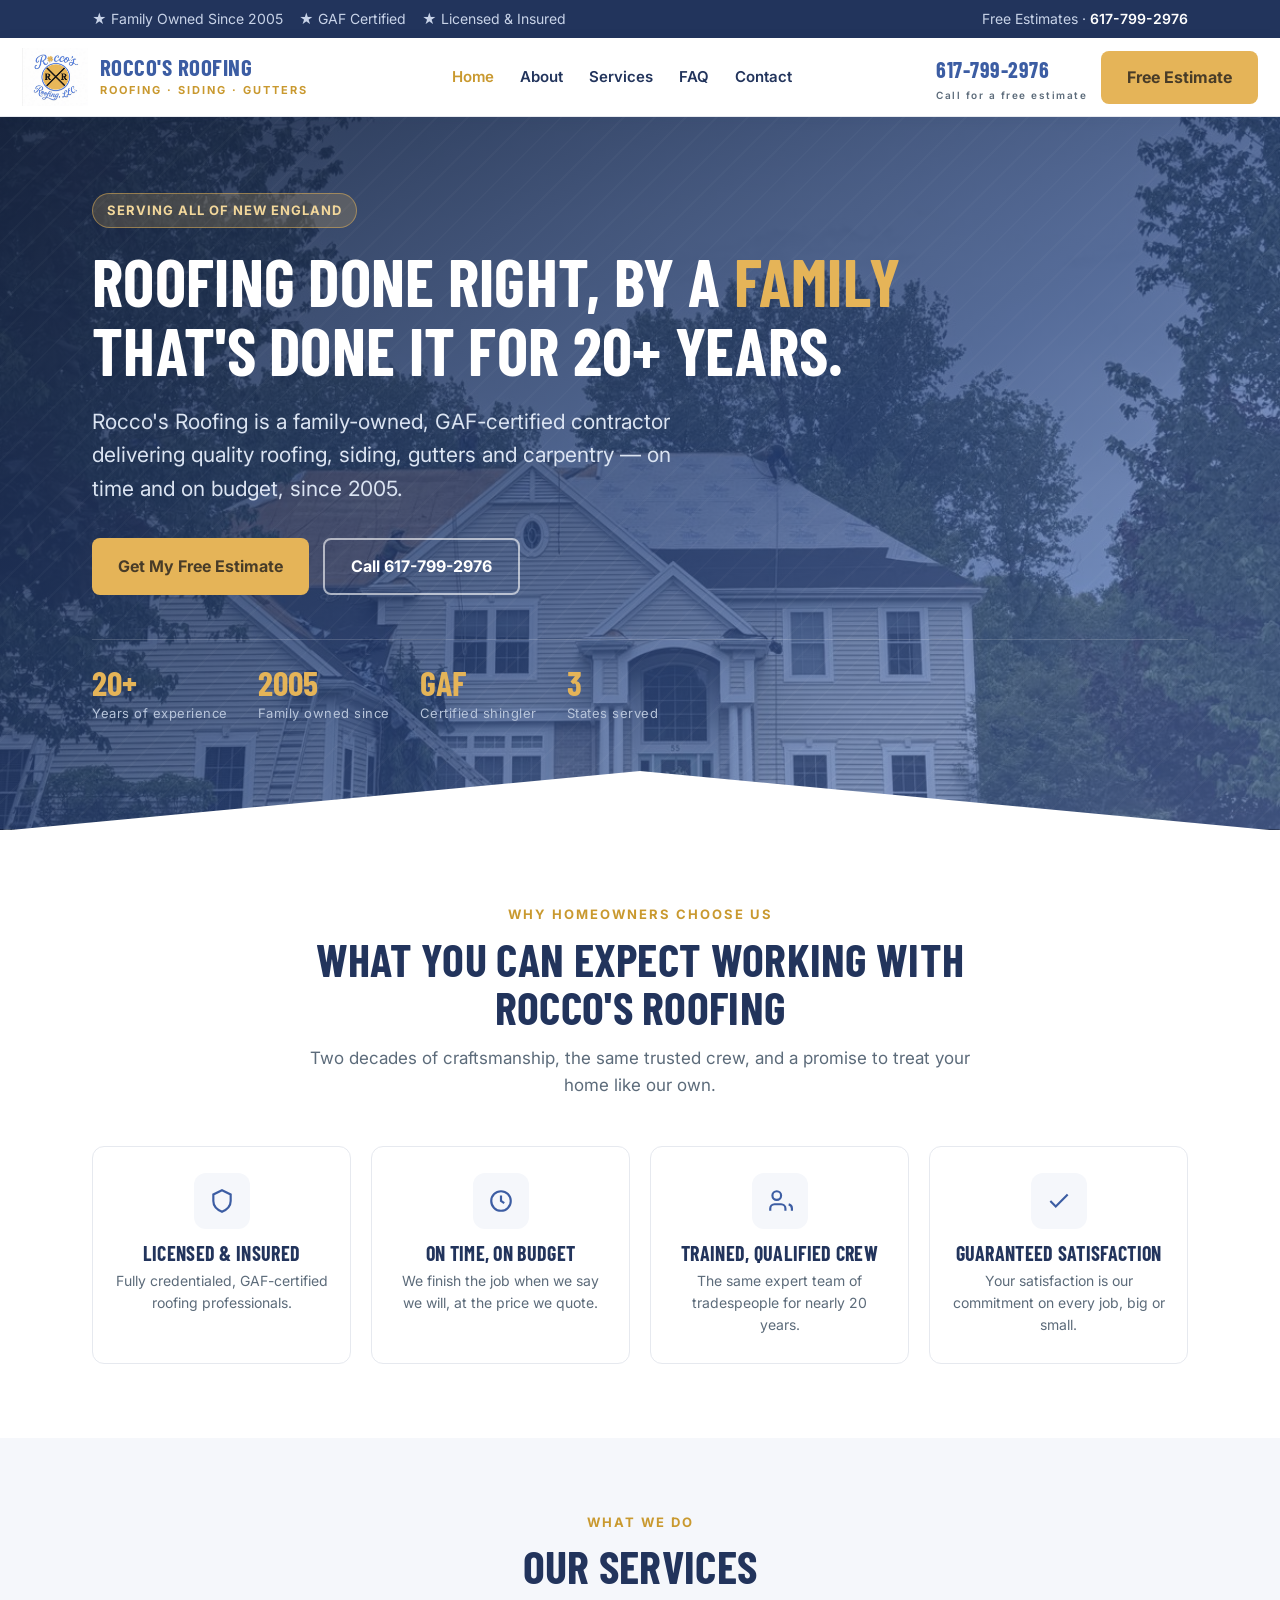
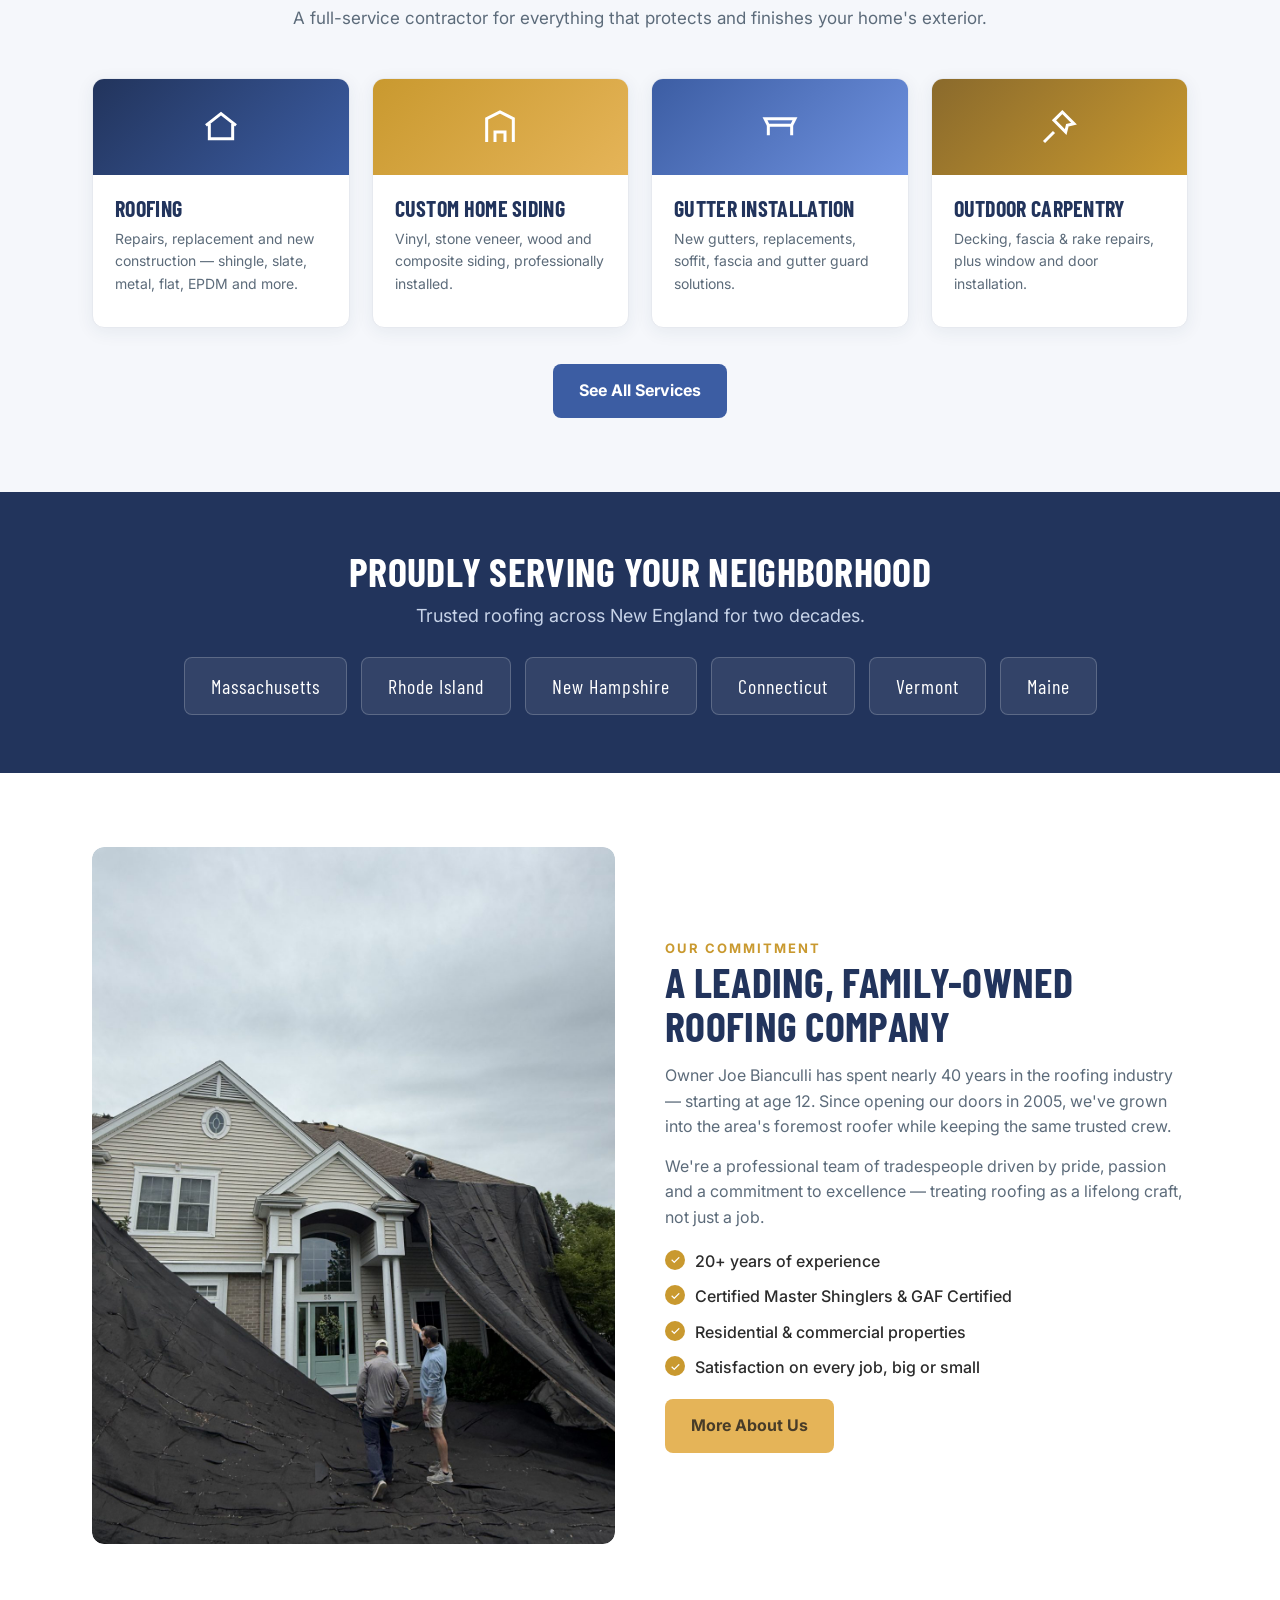
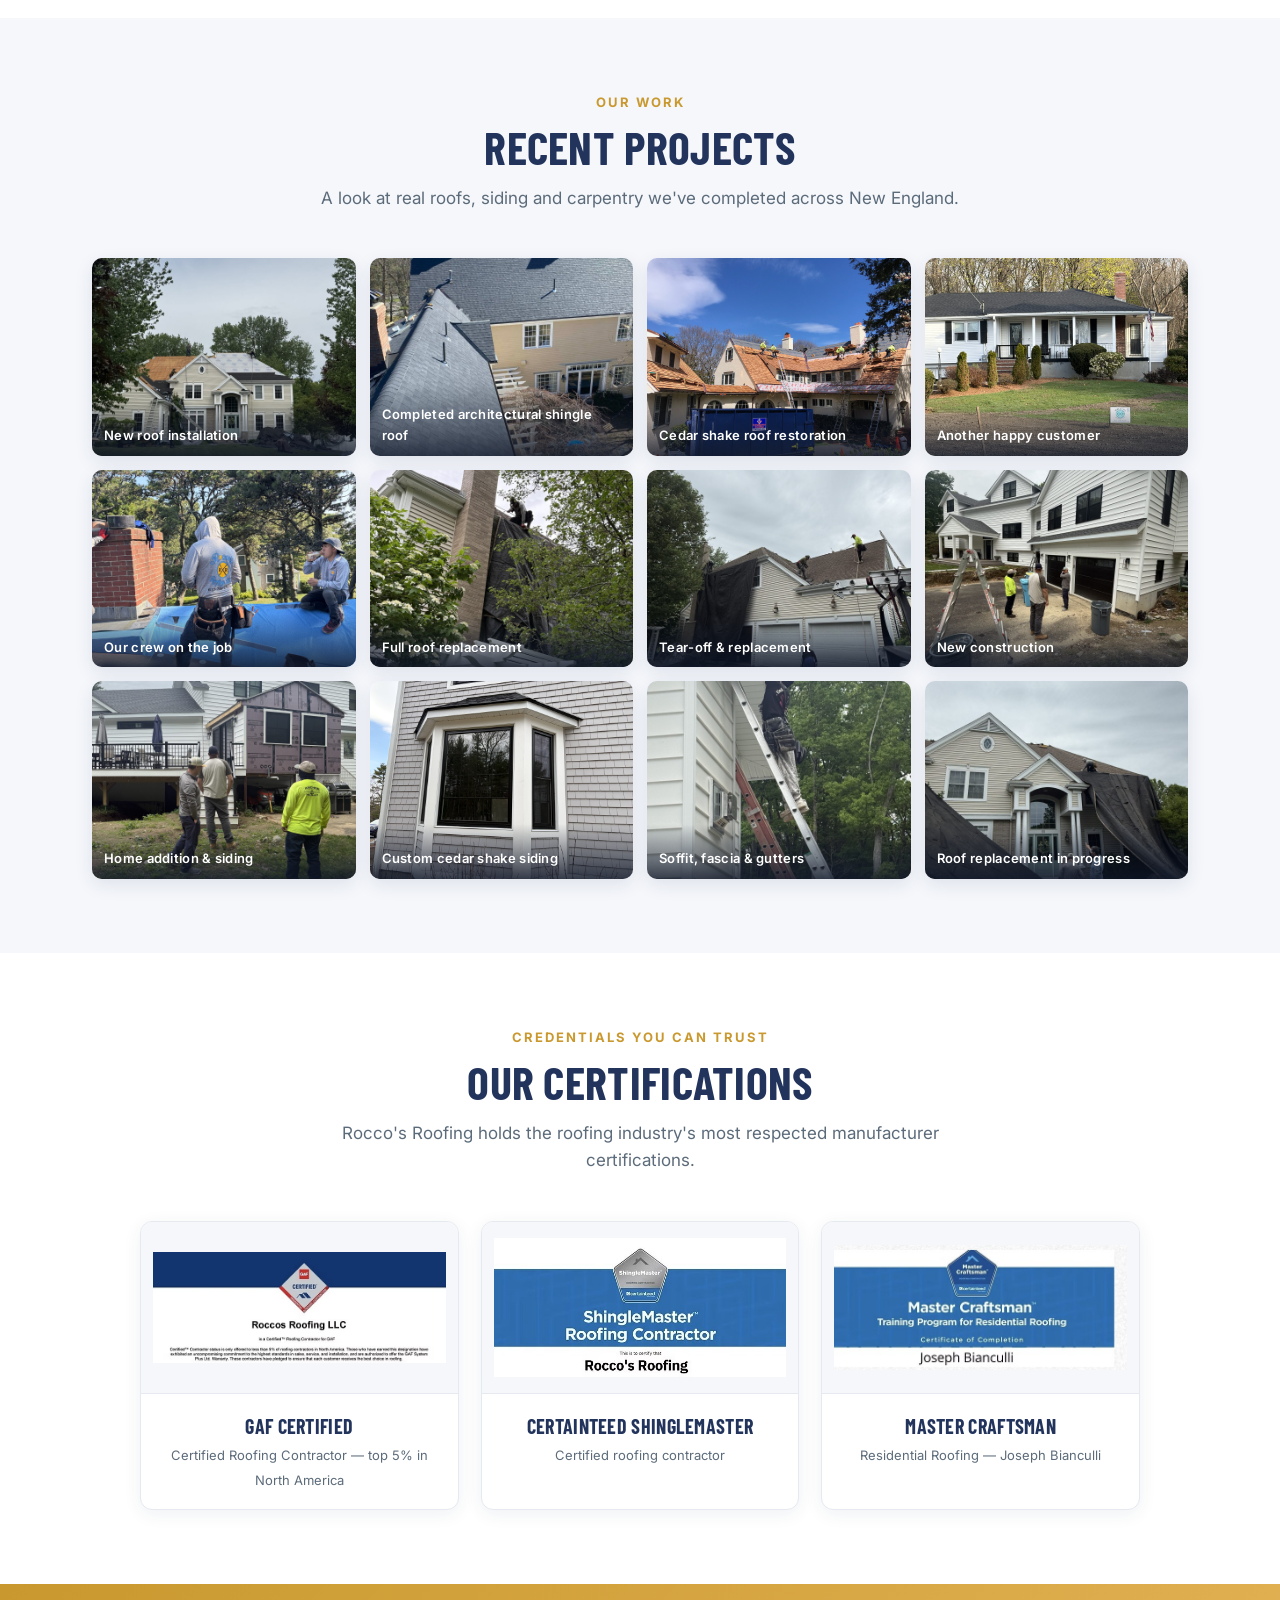
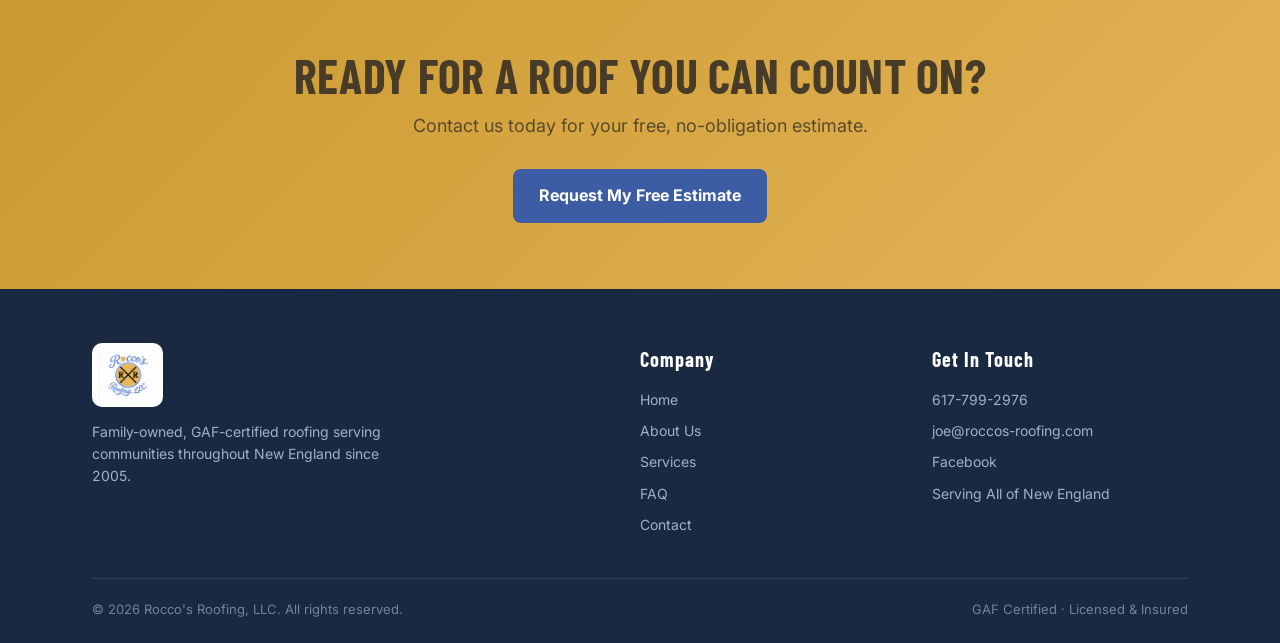
==== commit 15191210: "add photos, certifications, and new england update" ====
--- a/index.html
+++ b/index.html
@@ -107,6 +107,15 @@
   </div>
 </div></section>
 
+<section class="pad"><div class="wrap">
+  <div class="sec-head"><div class="kick">Credentials you can trust</div><h2>Our Certifications</h2><p>Rocco's Roofing holds the roofing industry's most respected manufacturer certifications.</p></div>
+  <div class="certs">
+    <div class="cert"><img src="images/cert-gaf.jpg" alt="GAF Certified Roofing Contractor - Roccos Roofing LLC" loading="lazy"><div class="lab"><b>GAF Certified</b><span>Certified Roofing Contractor &mdash; top 5% in North America</span></div></div>
+    <div class="cert"><img src="images/cert-shinglemaster.jpg" alt="CertainTeed ShingleMaster Roofing Contractor - Rocco's Roofing" loading="lazy"><div class="lab"><b>CertainTeed ShingleMaster</b><span>Certified roofing contractor</span></div></div>
+    <div class="cert"><img src="images/cert-master-craftsman.jpg" alt="CertainTeed Master Craftsman certificate - Joseph Bianculli" loading="lazy"><div class="lab"><b>Master Craftsman</b><span>Residential Roofing &mdash; Joseph Bianculli</span></div></div>
+  </div>
+</div></section>
+
 <section class="final"><div class="wrap">
   <h2>Ready for a roof you can count on?</h2>
   <p>Contact us today for your free, no-obligation estimate.</p>
--- a/style.css
+++ b/style.css
@@ -145,3 +145,16 @@
 .gallery a:hover img{transform:scale(1.07)}
 .gallery .cap{position:absolute;left:0;right:0;bottom:0;padding:24px 12px 10px;color:#fff;font-size:13px;font-weight:600;background:linear-gradient(transparent,rgba(15,23,40,.82));letter-spacing:.3px;z-index:2}
 @media(max-width:520px){.gallery{grid-template-columns:1fr 1fr;gap:8px}}
+
+/* service card photos */
+.svc .photo-top{height:190px;overflow:hidden}
+.svc .photo-top img{width:100%;height:100%;object-fit:cover;display:block;transition:transform .45s ease}
+.svc:hover .photo-top img{transform:scale(1.06)}
+
+/* certifications */
+.certs{display:grid;grid-template-columns:repeat(auto-fit,minmax(260px,1fr));gap:22px;max-width:1000px;margin:0 auto}
+.cert{background:#fff;border:1px solid var(--line);border-radius:var(--radius);overflow:hidden;box-shadow:0 4px 18px rgba(34,52,92,.07);text-align:center}
+.cert img{width:100%;height:172px;object-fit:contain;background:#f5f7fb;padding:12px;border-bottom:1px solid var(--line)}
+.cert .lab{padding:16px 18px}
+.cert .lab b{display:block;font-family:'Barlow Condensed';font-size:20px;color:var(--blue-darker);letter-spacing:.3px;text-transform:uppercase}
+.cert .lab span{font-size:13px;color:var(--muted)}
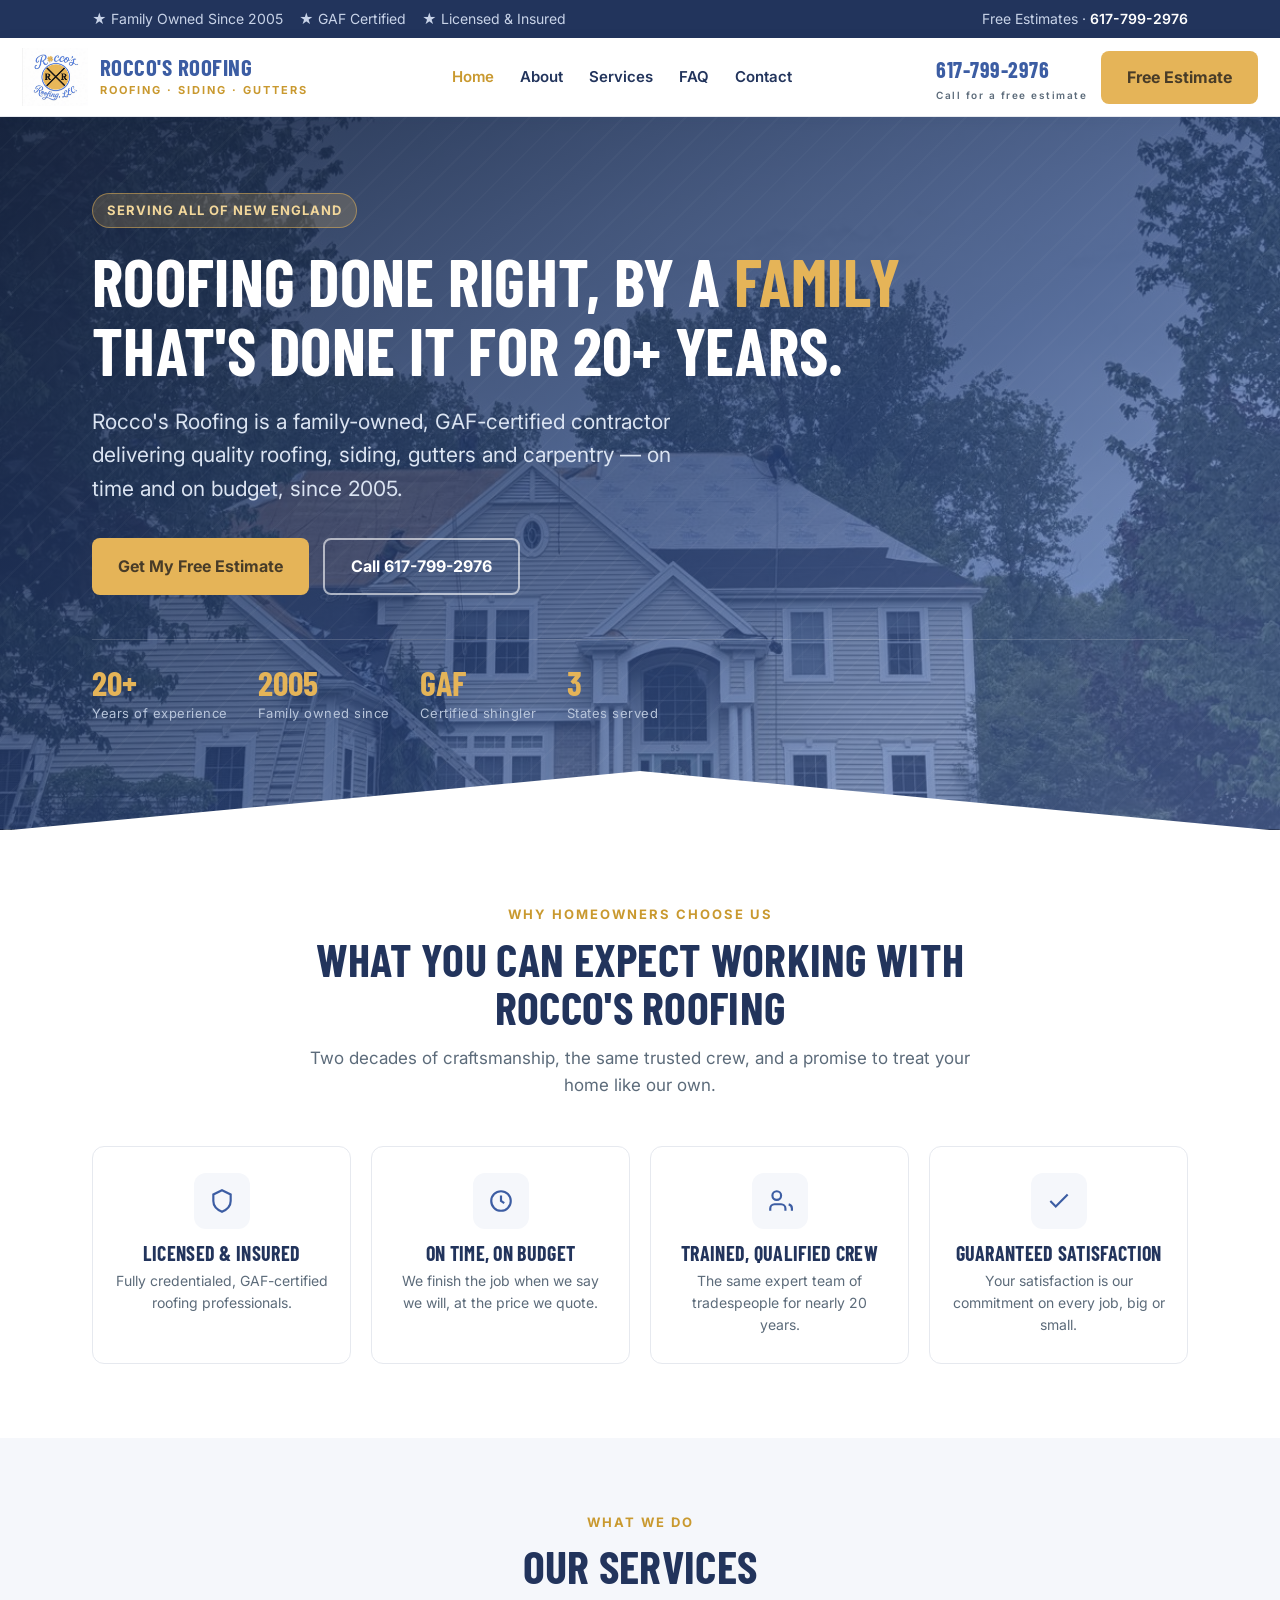
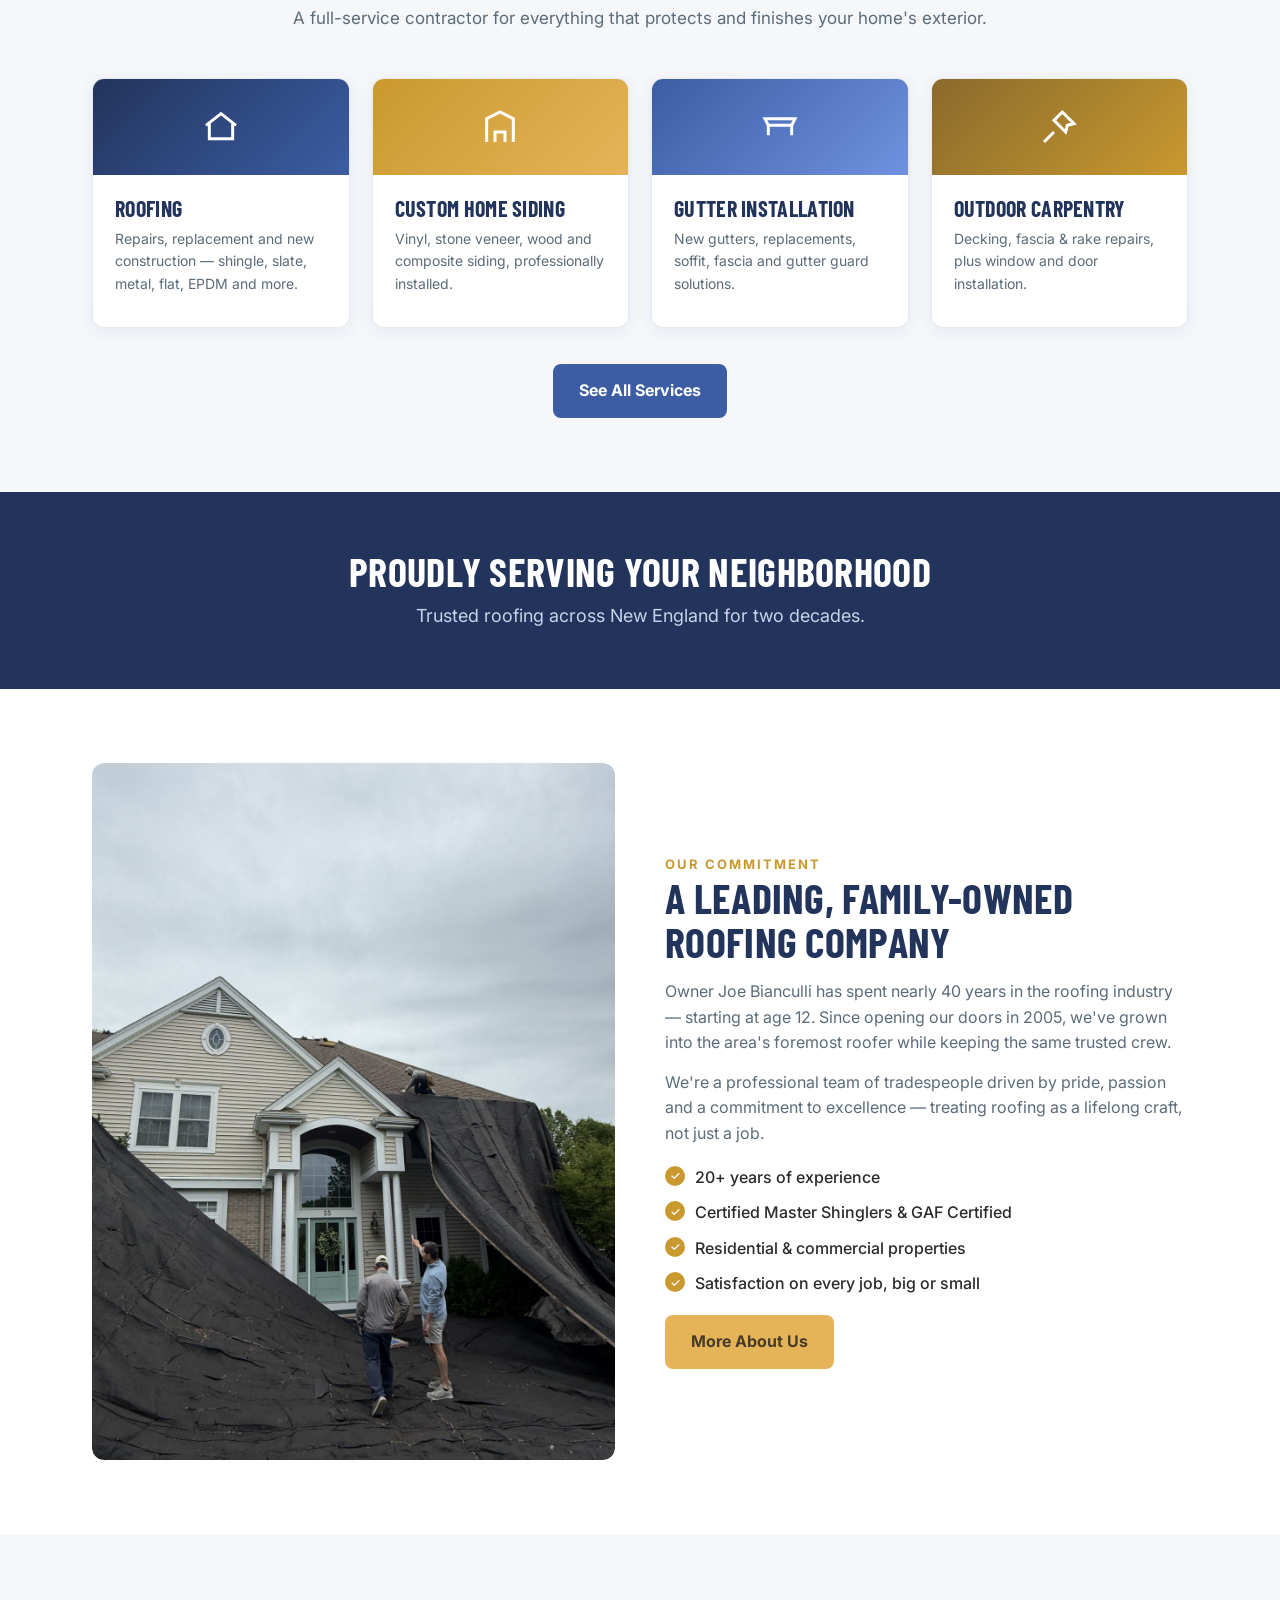
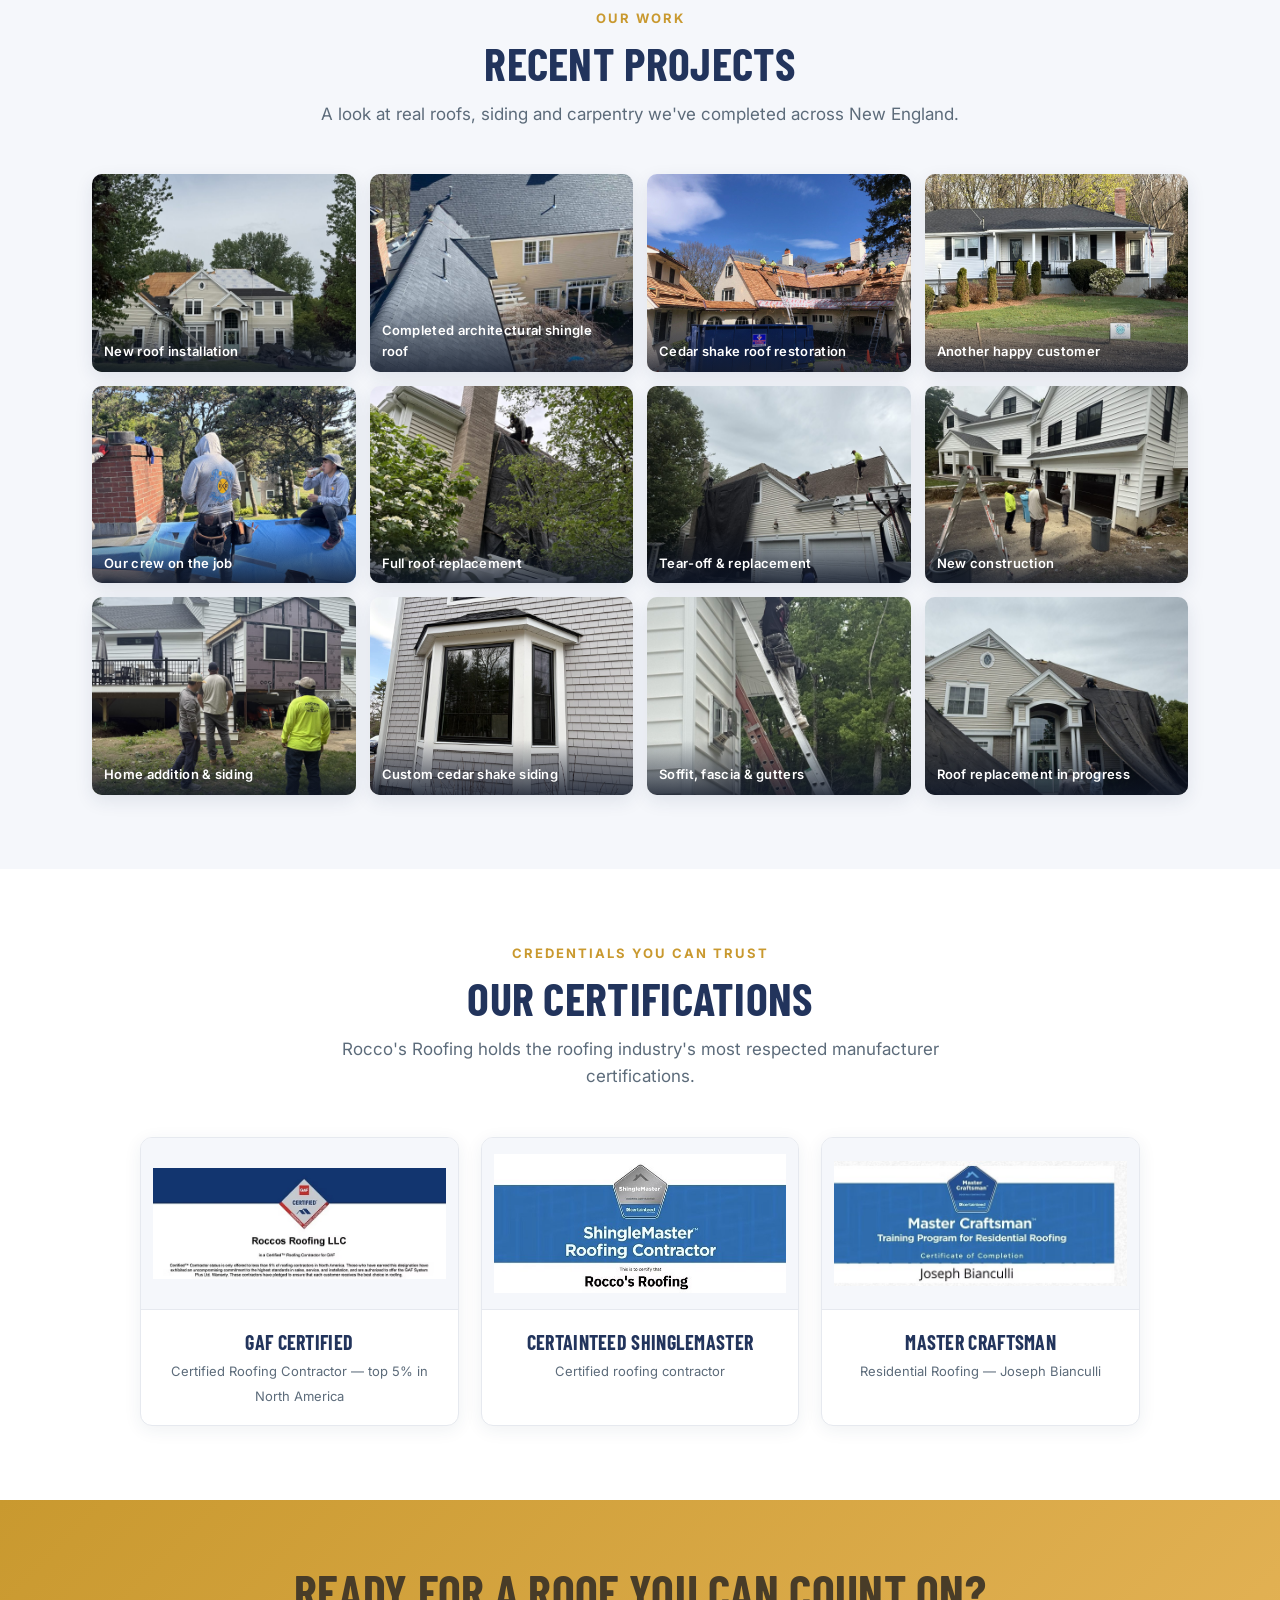
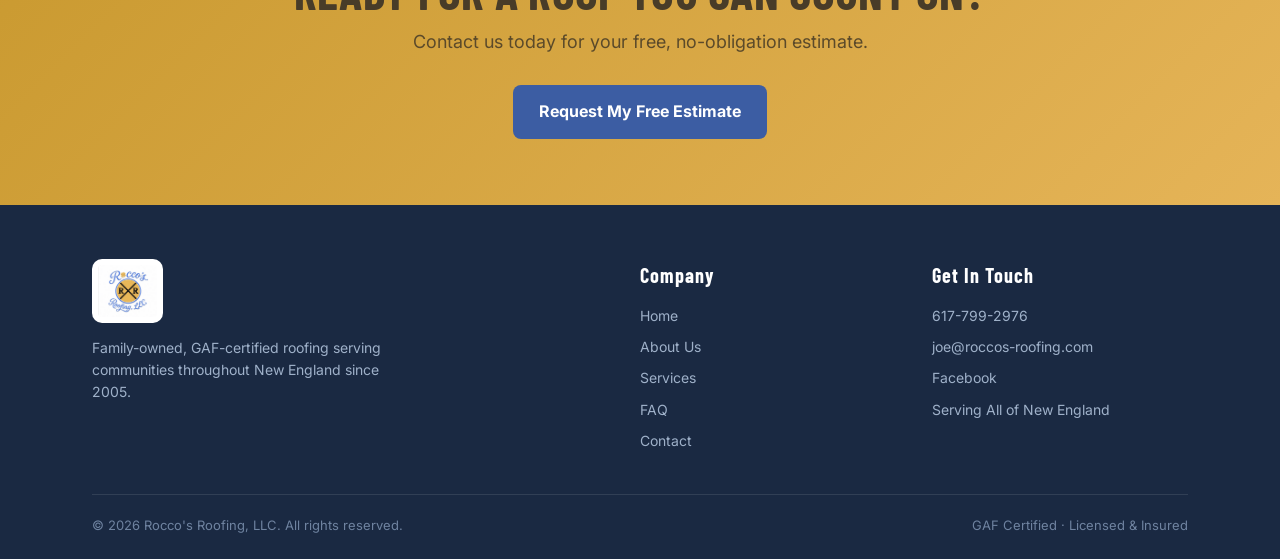
==== commit 72e84b2f: "remove states list" ====
--- a/index.html
+++ b/index.html
@@ -74,7 +74,6 @@
 
 <section class="area"><div class="wrap">
   <h2>Proudly Serving Your Neighborhood</h2><p>Trusted roofing across New England for two decades.</p>
-  <div class="states"><span>Massachusetts</span><span>Rhode Island</span><span>New Hampshire</span><span>Connecticut</span><span>Vermont</span><span>Maine</span></div>
 </div></section>
 
 <section class="pad"><div class="wrap split">
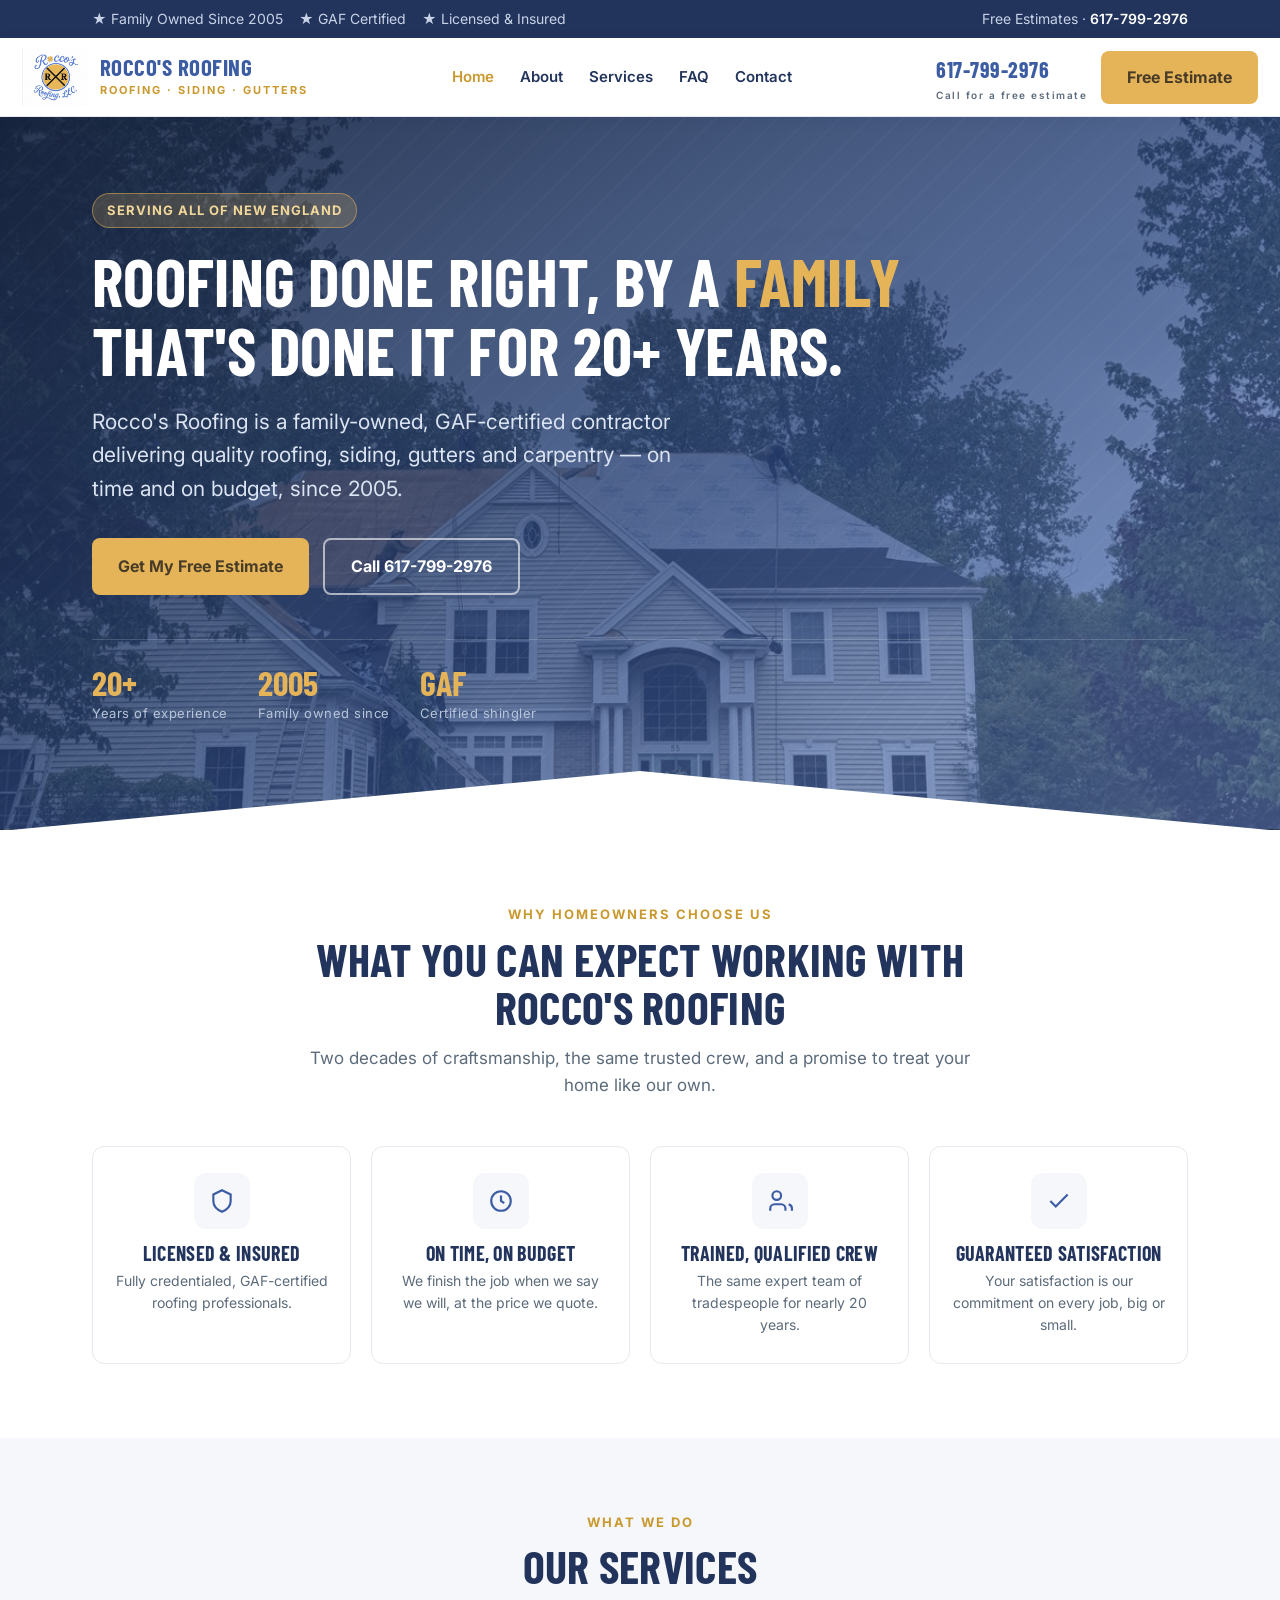
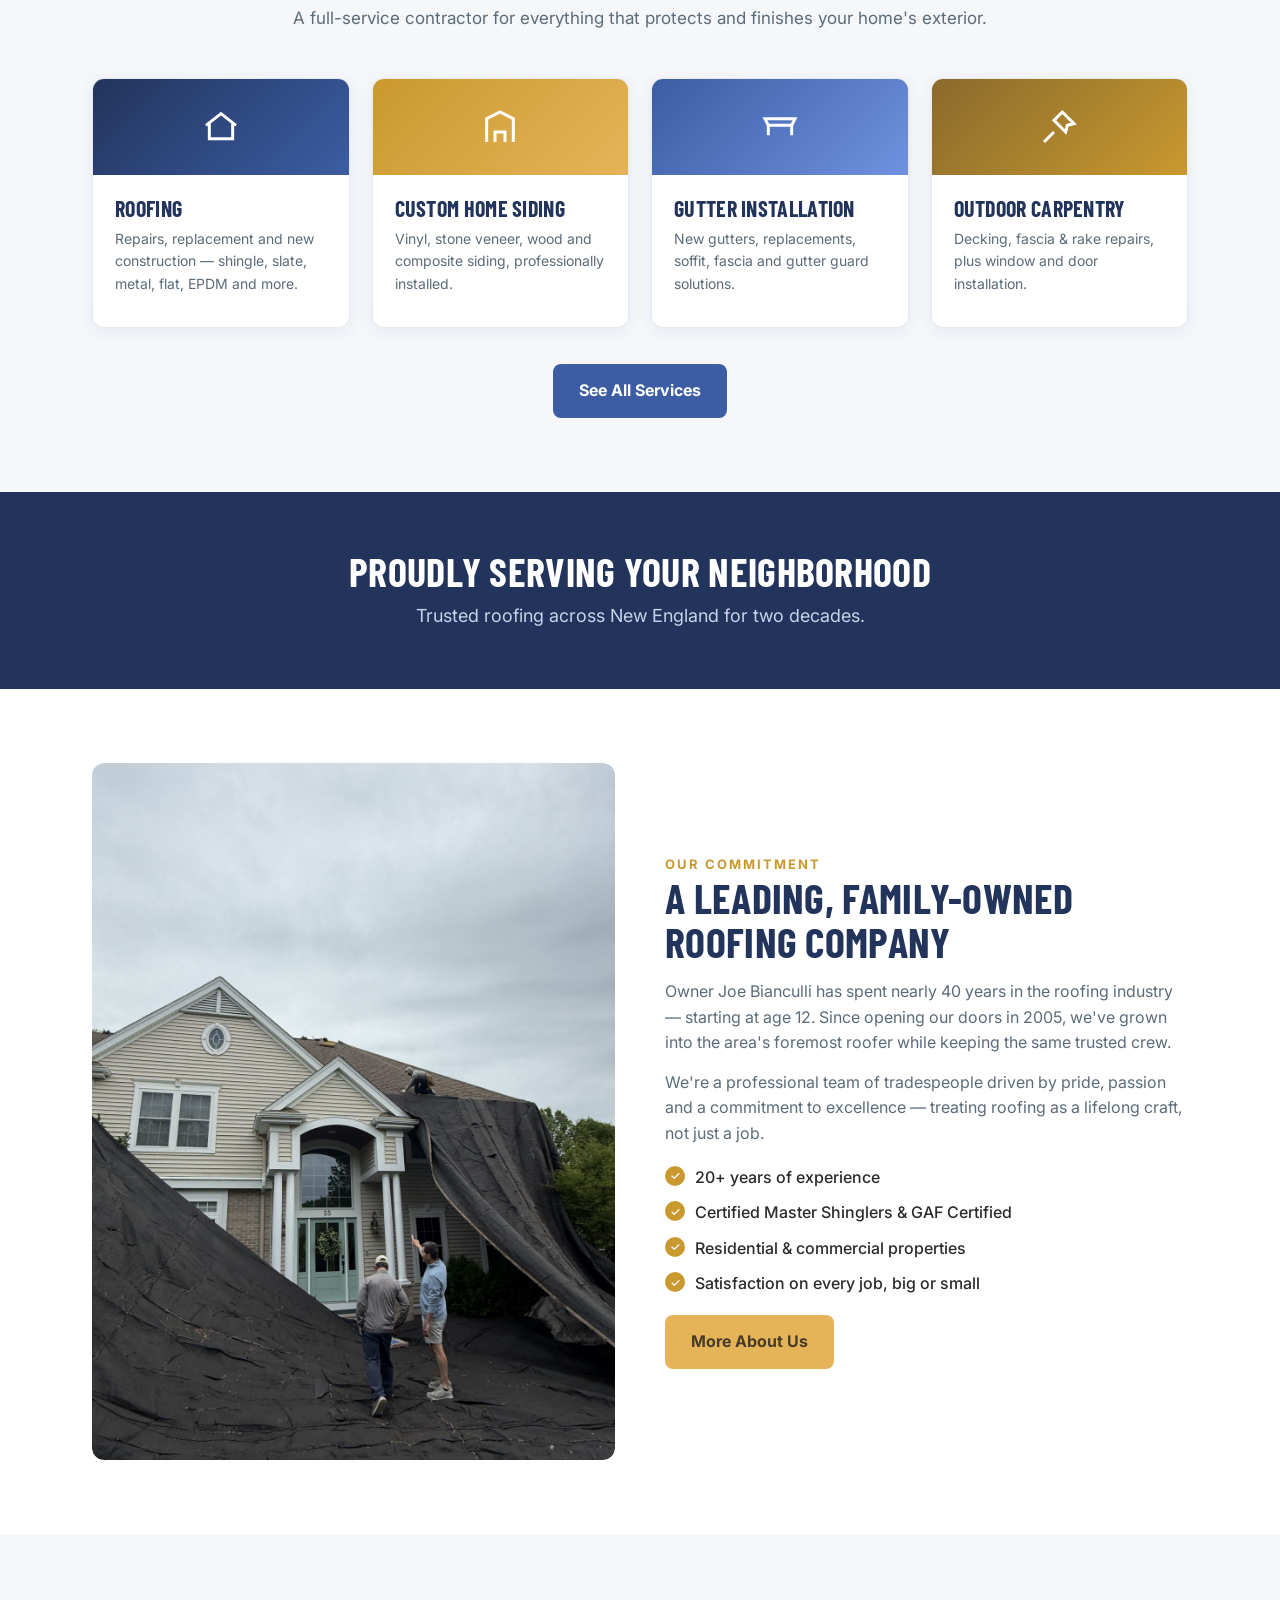
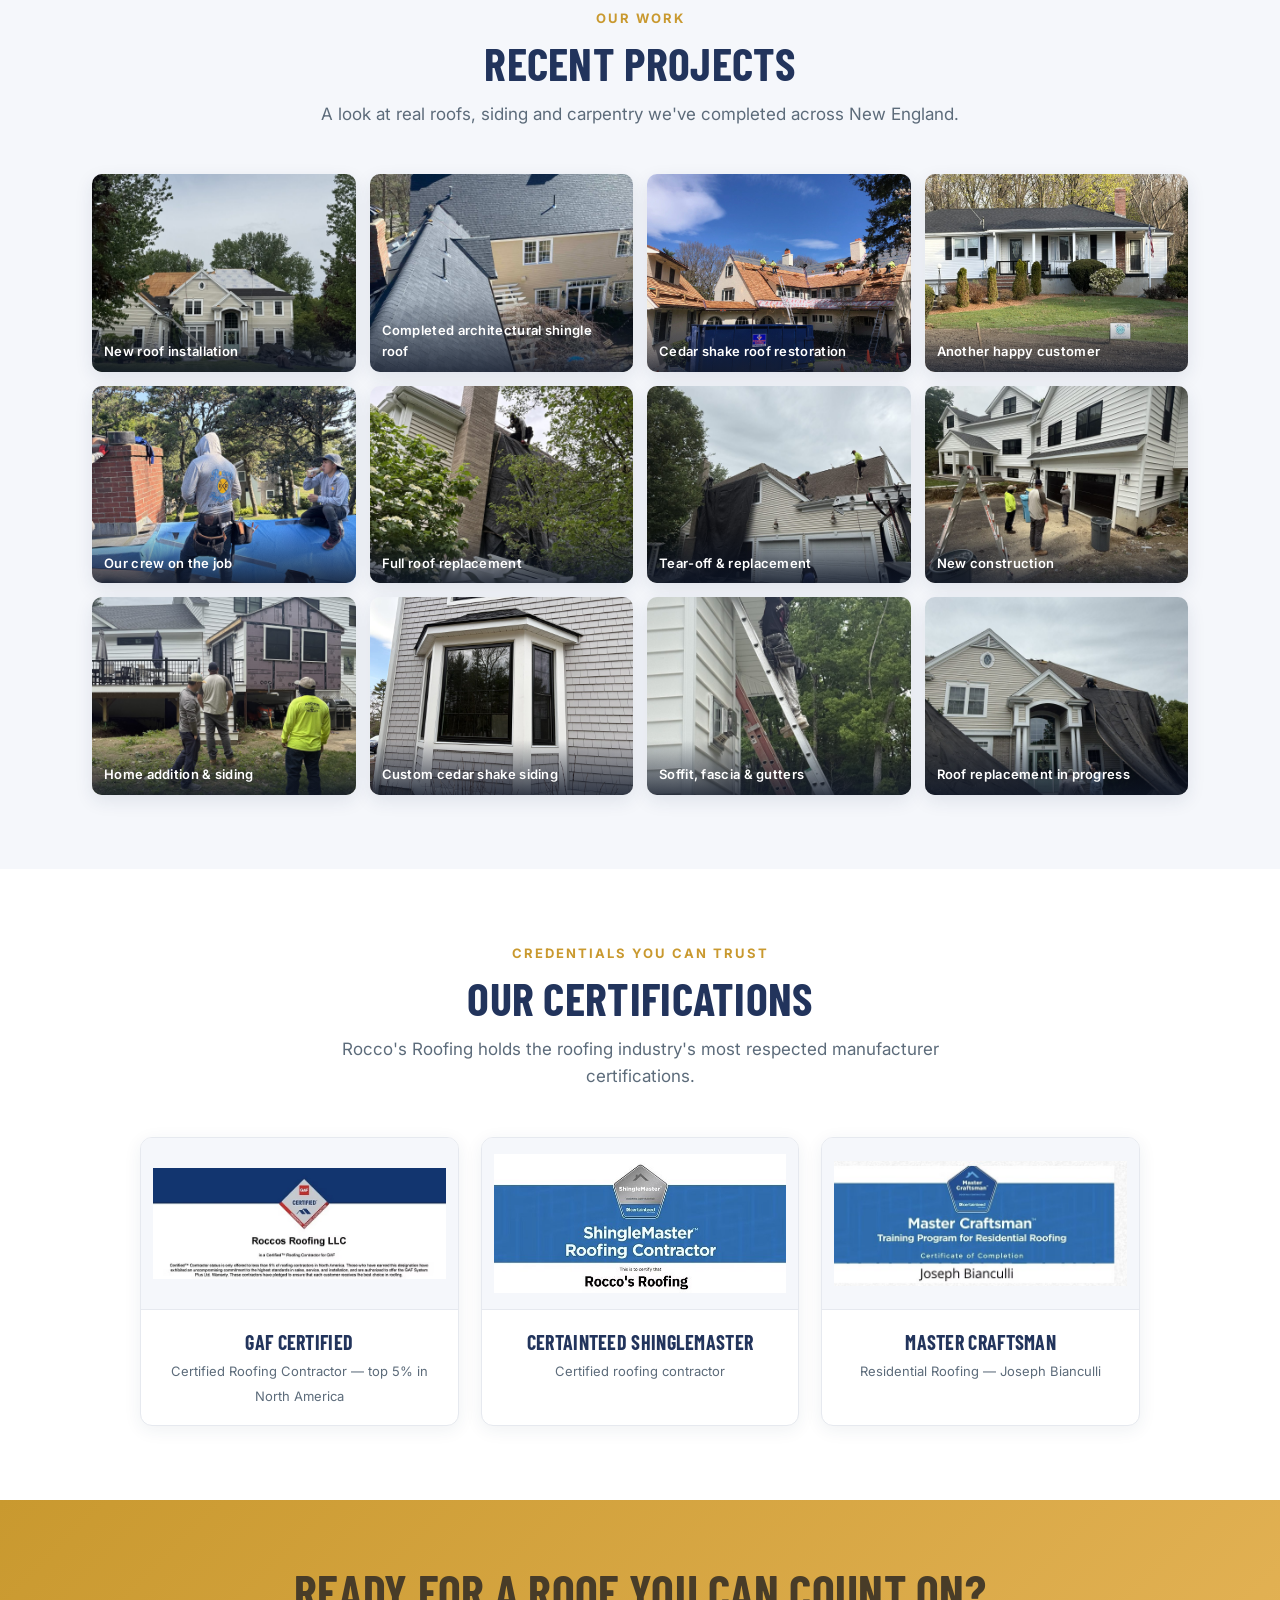
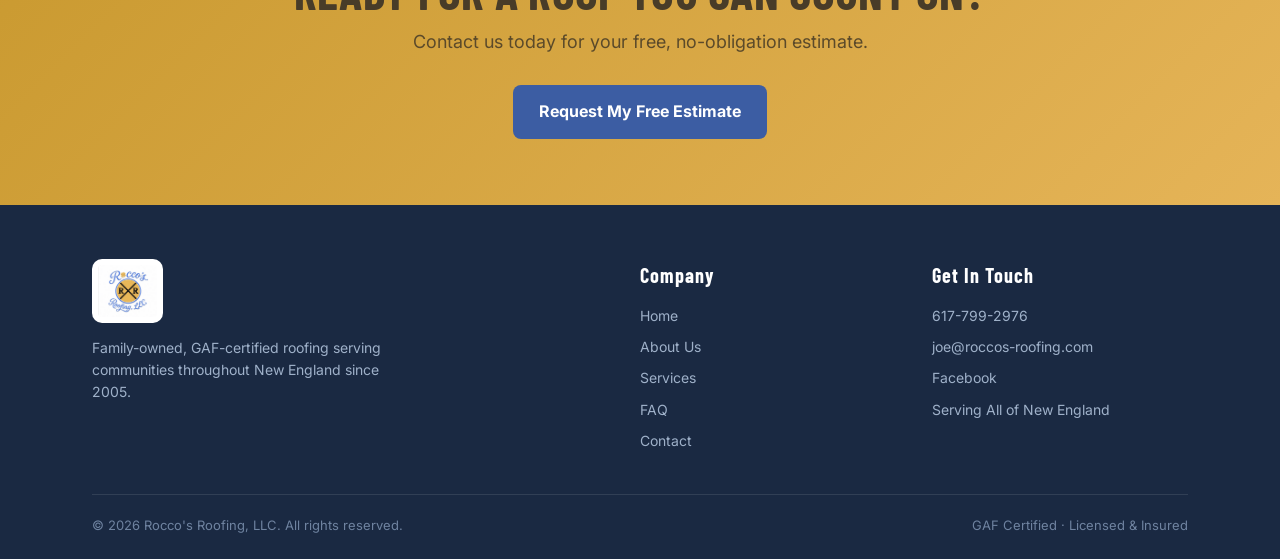
==== commit 21697aab: "update home page" ====
--- a/index.html
+++ b/index.html
@@ -45,7 +45,7 @@
     <div><b>20+</b><small>Years of experience</small></div>
     <div><b>2005</b><small>Family owned since</small></div>
     <div><b>GAF</b><small>Certified shingler</small></div>
-    <div><b>3</b><small>States served</small></div>
+    
   </div>
 </div>
 <svg class="roofline" viewBox="0 0 1440 70" preserveAspectRatio="none"><path fill="#ffffff" d="M0,70 L720,10 L1440,70 Z"></path></svg>
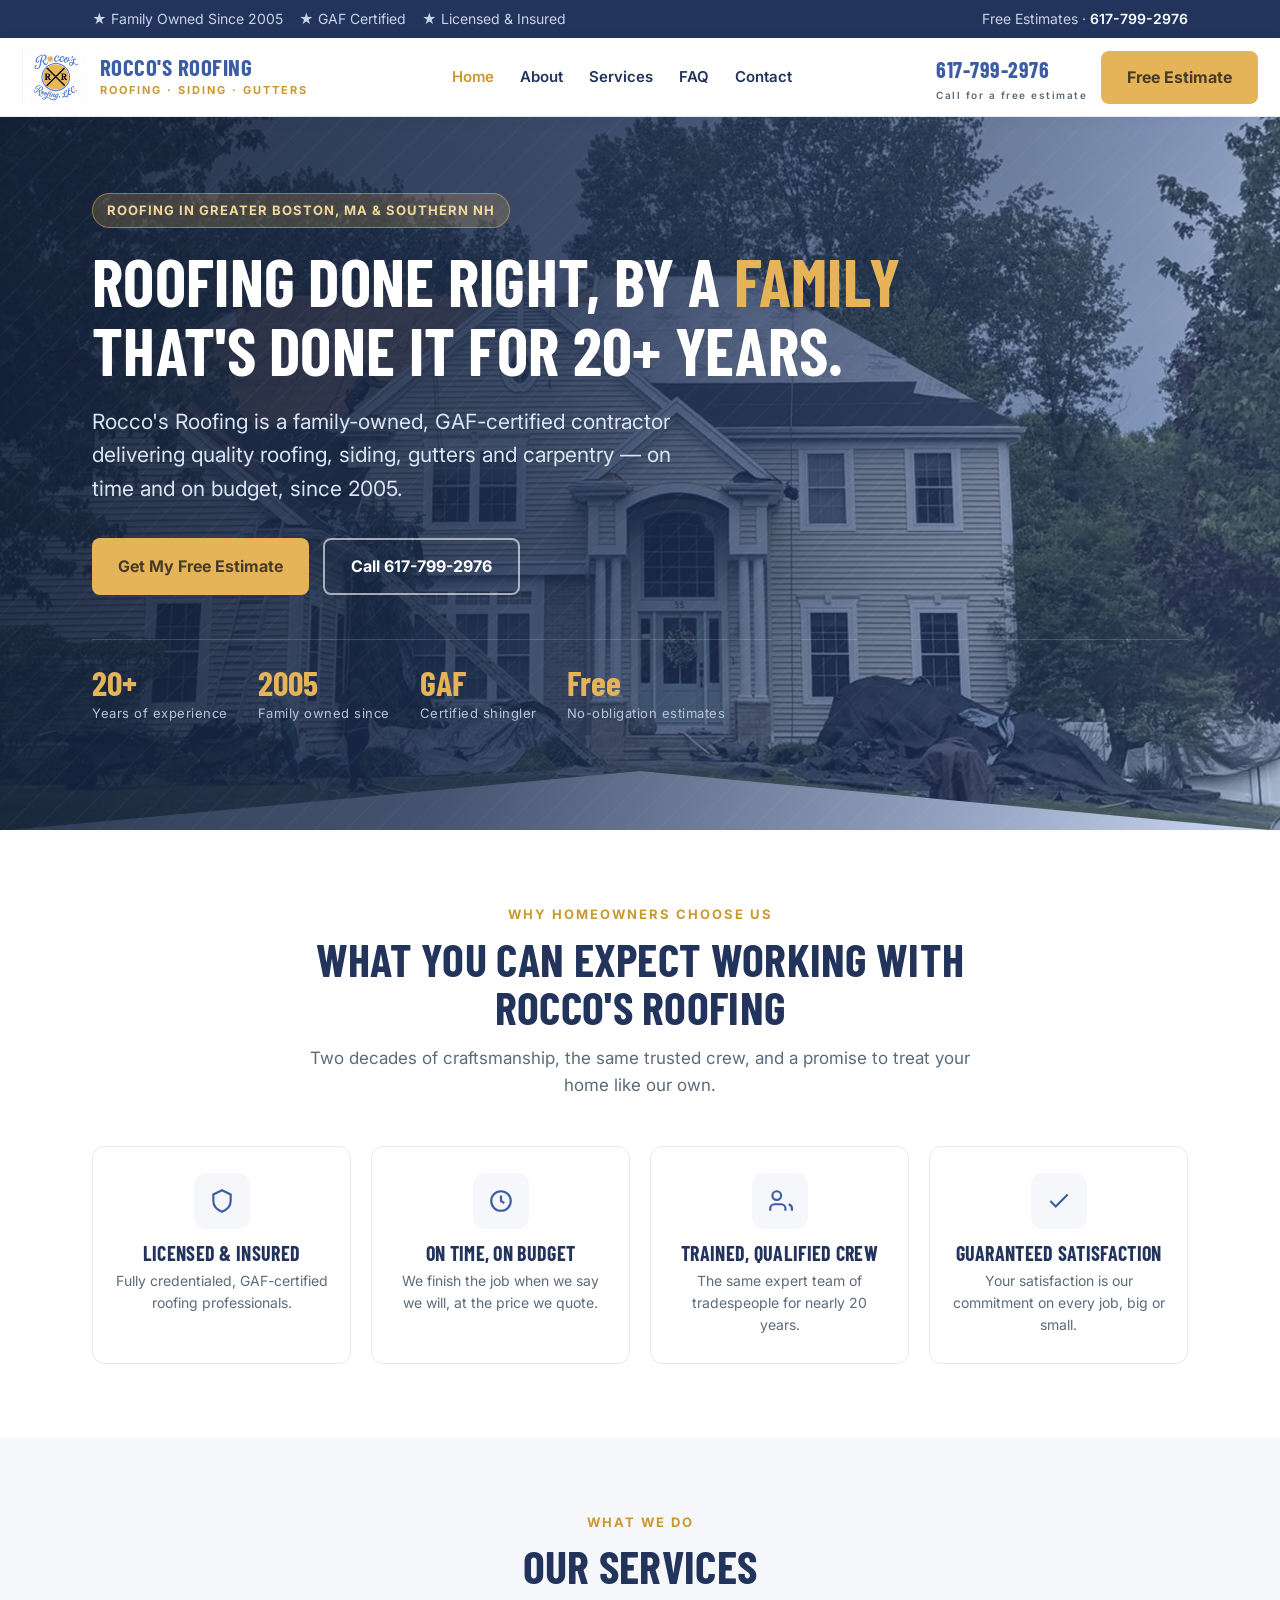
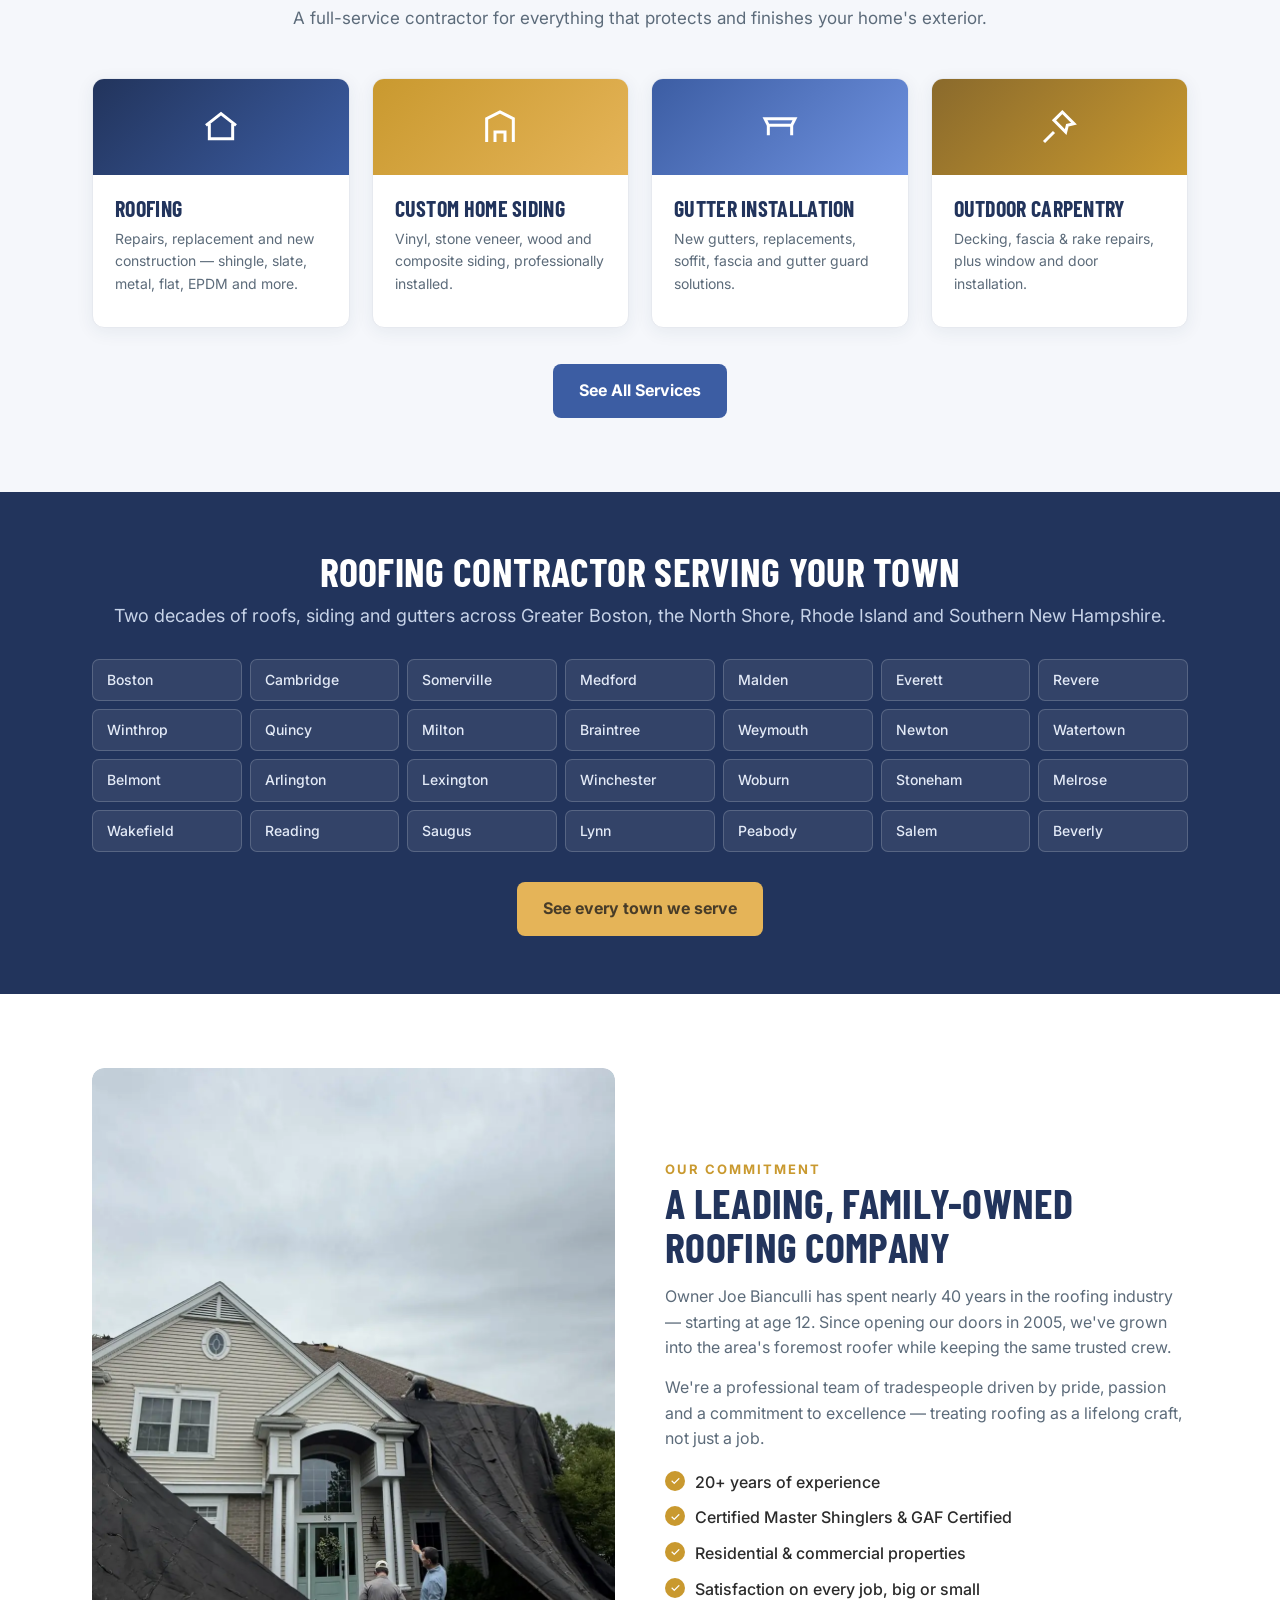
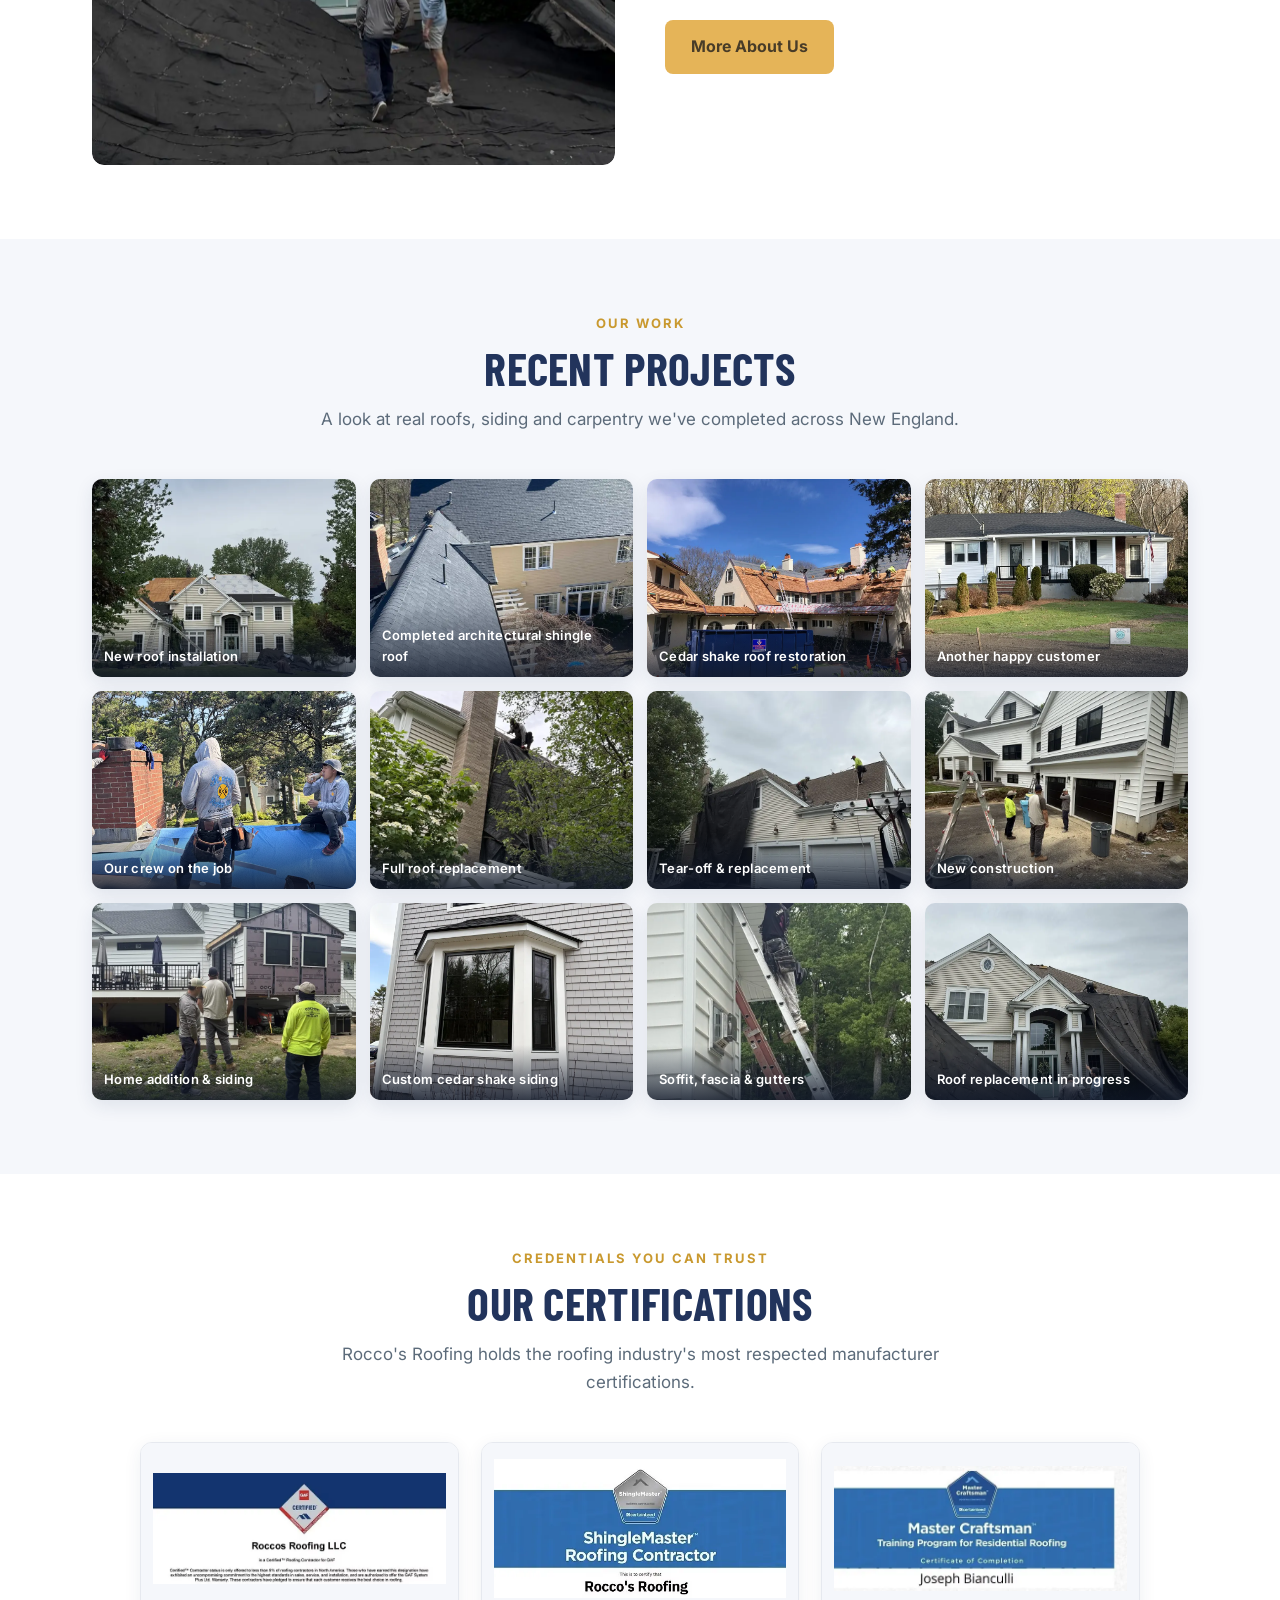
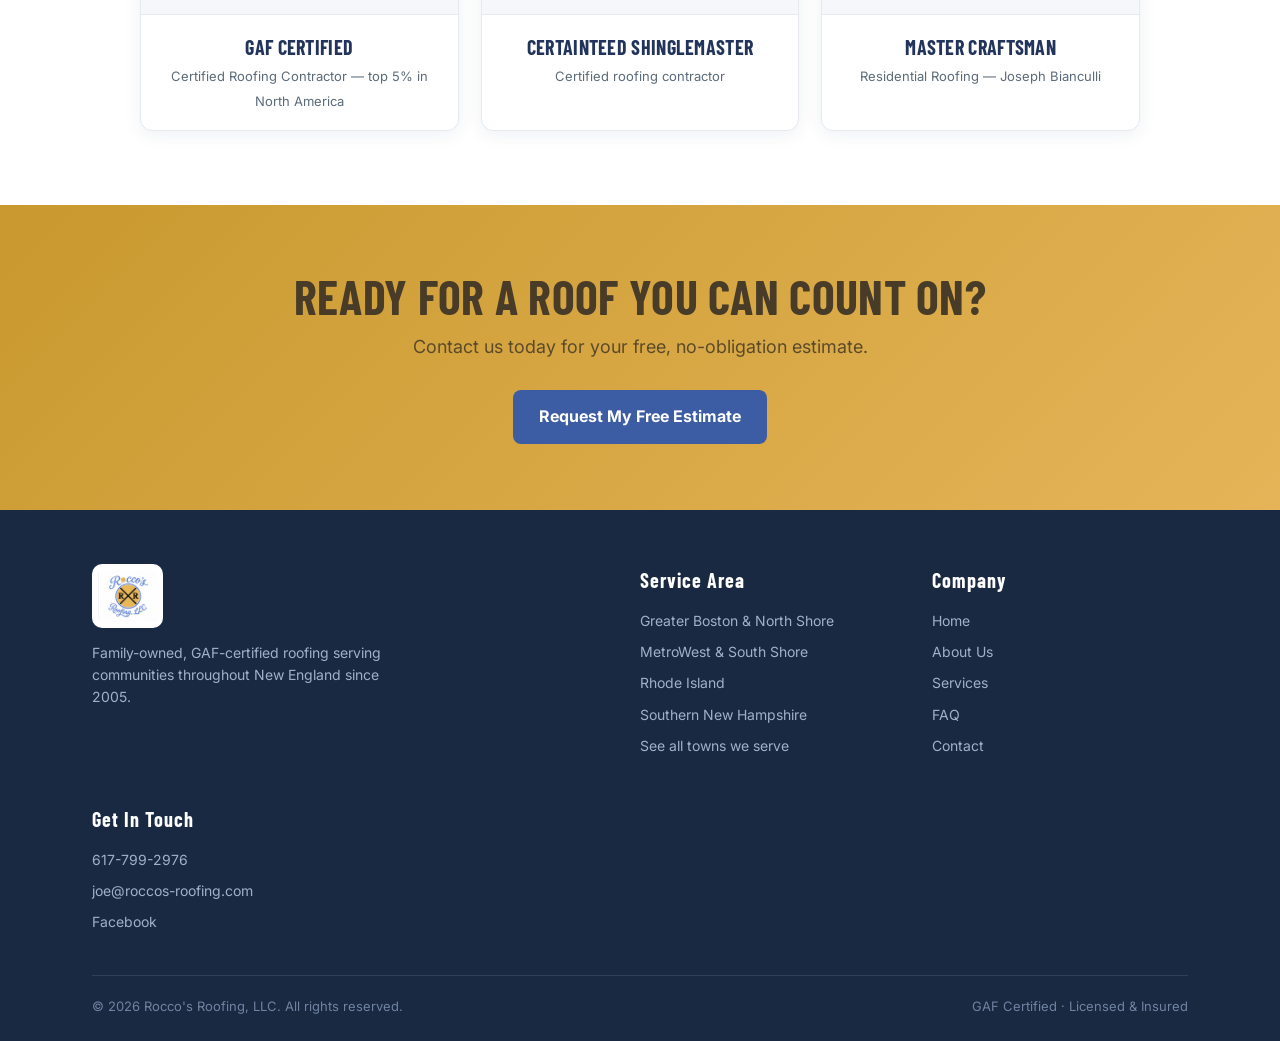
==== commit b15ab68b: "Fix broken contact form, add local SEO, cut page weight by two thirds The contact form could not sen" ====
--- a/index.html
+++ b/index.html
@@ -4,22 +4,86 @@
 <meta charset="UTF-8">
 <meta name="viewport" content="width=device-width, initial-scale=1.0">
 <title>Rocco's Roofing, LLC | Roofing, Siding &amp; Gutters — New England</title>
-<meta name="description" content="Rocco's Roofing is a family-owned, GAF-certified roofing company serving communities throughout New England since 2005. Roofing, siding, gutters and carpentry. Free estimates — call 617-799-2976.">
-<link rel="icon" href="logo.png">
+<meta name="description" content="Family-owned, GAF-certified roofing company serving Massachusetts, Rhode Island &amp; Southern New Hampshire since 2005. Roofing, siding, gutters &amp; carpentry. Free estimates — call 617-799-2976.">
+<link rel="icon" href="favicon.ico" sizes="any">
+<link rel="icon" type="image/png" sizes="32x32" href="favicon-32.png">
+<link rel="icon" type="image/png" sizes="16x16" href="favicon-16.png">
+<link rel="apple-touch-icon" href="apple-touch-icon.png">
+<link rel="manifest" href="site.webmanifest">
+<meta name="theme-color" content="#22345c">
+<meta property="og:type" content="website">
+<meta property="og:site_name" content="Rocco's Roofing, LLC">
+<meta property="og:title" content="Rocco's Roofing, LLC | Roofing, Siding &amp; Gutters — New England">
+<meta property="og:description" content="Family-owned, GAF-certified roofing company serving Massachusetts, Rhode Island &amp; Southern New Hampshire since 2005. Roofing, siding, gutters &amp; carpentry. Free estimates — call 617-799-2976.">
+<meta property="og:url" content="https://roccosroofing.com/">
+<meta property="og:image" content="https://roccosroofing.com/og-image.png">
+<meta name="twitter:card" content="summary_large_image">
+<meta name="twitter:title" content="Rocco's Roofing, LLC | Roofing, Siding &amp; Gutters — New England">
+<meta name="twitter:description" content="Family-owned, GAF-certified roofing company serving Massachusetts, Rhode Island &amp; Southern New Hampshire since 2005. Roofing, siding, gutters &amp; carpentry. Free estimates — call 617-799-2976.">
+<meta name="twitter:image" content="https://roccosroofing.com/og-image.png">
+<link rel="canonical" href="https://roccosroofing.com/">
 <link rel="preconnect" href="https://fonts.googleapis.com">
 <link rel="preconnect" href="https://fonts.gstatic.com" crossorigin>
 <link href="https://fonts.googleapis.com/css2?family=Barlow+Condensed:wght@600;700&family=Inter:wght@400;500;600;700&display=swap" rel="stylesheet">
 <link rel="stylesheet" href="style.css">
+<!-- The hero photo is the largest thing on the page, so tell the browser to start
+     it immediately instead of waiting until the stylesheet has parsed. -->
+<link rel="preload" as="image" href="images/hero.webp" type="image/webp" fetchpriority="high">
+<script type="application/ld+json">
+{
+  "@context": "https://schema.org",
+  "@type": "RoofingContractor",
+  "name": "Rocco's Roofing, LLC",
+  "url": "https://roccosroofing.com/",
+  "image": "https://roccosroofing.com/og-image.png",
+  "logo": "https://roccosroofing.com/icon-512.png",
+  "telephone": "+1-617-799-2976",
+  "email": "joe@roccos-roofing.com",
+  "founder": "Joe Bianculli",
+  "foundingDate": "2005",
+  "priceRange": "$$",
+  "description": "Family-owned, GAF-certified roofing company serving Massachusetts, Rhode Island and Southern New Hampshire since 2005. Roofing, siding, gutters and carpentry.",
+  "areaServed": [
+    { "@type": "City", "name": "Boston", "addressRegion": "MA" },
+    { "@type": "City", "name": "Cambridge", "addressRegion": "MA" },
+    { "@type": "City", "name": "Somerville", "addressRegion": "MA" },
+    { "@type": "City", "name": "Medford", "addressRegion": "MA" },
+    { "@type": "City", "name": "Quincy", "addressRegion": "MA" },
+    { "@type": "City", "name": "Newton", "addressRegion": "MA" },
+    { "@type": "City", "name": "Arlington", "addressRegion": "MA" },
+    { "@type": "City", "name": "Woburn", "addressRegion": "MA" },
+    { "@type": "City", "name": "Lynn", "addressRegion": "MA" },
+    { "@type": "City", "name": "Salem", "addressRegion": "MA" },
+    { "@type": "State", "name": "Massachusetts" },
+    { "@type": "State", "name": "Rhode Island" },
+    { "@type": "State", "name": "New Hampshire" }
+  ],
+  "hasOfferCatalog": {
+    "@type": "OfferCatalog",
+    "name": "Roofing & Exterior Services",
+    "itemListElement": [
+      { "@type": "Offer", "itemOffered": { "@type": "Service", "name": "Roof Repair & Installation" } },
+      { "@type": "Offer", "itemOffered": { "@type": "Service", "name": "Custom Home Siding" } },
+      { "@type": "Offer", "itemOffered": { "@type": "Service", "name": "Gutter Installation" } },
+      { "@type": "Offer", "itemOffered": { "@type": "Service", "name": "Outdoor Carpentry" } }
+    ]
+  },
+  "knowsAbout": ["Roofing", "Roof Repair", "Siding", "Gutters", "Carpentry"],
+  "sameAs": ["https://facebook.com/RoccosroofingLLC"]
+}
+
+</script>
 </head>
 <body>
+<a class="skip-link" href="#main">Skip to main content</a>
 <div class="topbar"><div class="wrap">
   <div class="badges"><span>★ Family Owned Since 2005</span><span>★ GAF Certified</span><span>★ Licensed &amp; Insured</span></div>
-  <div>Free Estimates · <a href="tel:6177992976">617-799-2976</a></div>
+  <div>Free Estimates · <a href="tel:+16177992976">617-799-2976</a></div>
 </div></div>
 
 <header><div class="nav">
-  <a class="brand" href="index.html"><img src="logo.png" alt="Rocco's Roofing, LLC logo"><span class="bt"><b>Rocco's Roofing</b><small>Roofing · Siding · Gutters</small></span></a>
-  <nav class="menu" id="menu">
+  <a class="brand" href="index.html"><img src="logo.png" alt="Rocco's Roofing, LLC logo" width="66" height="58"><span class="bt"><b>Rocco's Roofing</b><small>Roofing · Siding · Gutters</small></span></a>
+  <nav class="menu" id="menu" aria-label="Main">
     <a href="index.html" class="active">Home</a>
     <a href="about.html">About</a>
     <a href="services.html">Services</a>
@@ -27,25 +91,31 @@
     <a href="contact.html">Contact</a>
   </nav>
   <div class="nav-cta">
-    <a class="phone-link" href="tel:6177992976">617-799-2976<span>Call for a free estimate</span></a>
+    <a class="phone-link" href="tel:+16177992976">617-799-2976<span>Call for a free estimate</span></a>
     <a class="btn btn-gold" href="contact.html">Free Estimate</a>
-    <button class="hamburger" id="burger" aria-label="Menu"><span></span><span></span><span></span></button>
+    <button class="hamburger" id="burger" type="button" aria-label="Open menu" aria-expanded="false" aria-controls="menu"><span></span><span></span><span></span></button>
   </div>
 </div></header>
 
-<section class="hero photo"><div class="wrap">
-  <span class="eyebrow">Serving All of New England</span>
+<main id="main">
+<section class="hero">
+<picture class="hero-bg">
+  <source srcset="images/hero.webp" type="image/webp">
+  <img src="images/hero.jpg" alt="The Rocco's Roofing crew replacing the roof on a New England colonial home" width="1800" height="900" fetchpriority="high" decoding="async">
+</picture>
+<div class="wrap">
+  <span class="eyebrow">Roofing in Greater Boston, MA &amp; Southern NH</span>
   <h1>Roofing done right, by a <em>family</em> that's done it for 20+ years.</h1>
   <p class="lead">Rocco's Roofing is a family-owned, GAF-certified contractor delivering quality roofing, siding, gutters and carpentry — on time and on budget, since 2005.</p>
   <div class="cta-row">
     <a class="btn btn-gold" href="contact.html">Get My Free Estimate</a>
-    <a class="btn btn-ghost" href="tel:6177992976">Call 617-799-2976</a>
+    <a class="btn btn-ghost" href="tel:+16177992976">Call 617-799-2976</a>
   </div>
   <div class="trust">
     <div><b>20+</b><small>Years of experience</small></div>
     <div><b>2005</b><small>Family owned since</small></div>
     <div><b>GAF</b><small>Certified shingler</small></div>
-    
+    <div><b>Free</b><small>No-obligation estimates</small></div>
   </div>
 </div>
 <svg class="roofline" viewBox="0 0 1440 70" preserveAspectRatio="none"><path fill="#ffffff" d="M0,70 L720,10 L1440,70 Z"></path></svg>
@@ -72,12 +142,26 @@
   <div style="text-align:center;margin-top:36px"><a class="btn btn-blue" href="services.html">See All Services</a></div>
 </div></section>
 
+<!-- Local SEO: people search "roofer in <their town>", not "roofer in New England".
+     TODO(Rocco): trim this to the towns you actually drive to — an accurate short
+     list beats a long one, and every town here should be somewhere you'd take a job. -->
 <section class="area"><div class="wrap">
-  <h2>Proudly Serving Your Neighborhood</h2><p>Trusted roofing across New England for two decades.</p>
+  <h2>Roofing Contractor Serving Your Town</h2>
+  <p>Two decades of roofs, siding and gutters across Greater Boston, the North Shore, Rhode Island and Southern New Hampshire.</p>
+  <ul class="towns">
+    <li>Boston</li><li>Cambridge</li><li>Somerville</li><li>Medford</li>
+    <li>Malden</li><li>Everett</li><li>Revere</li><li>Winthrop</li>
+    <li>Quincy</li><li>Milton</li><li>Braintree</li><li>Weymouth</li>
+    <li>Newton</li><li>Watertown</li><li>Belmont</li><li>Arlington</li>
+    <li>Lexington</li><li>Winchester</li><li>Woburn</li><li>Stoneham</li>
+    <li>Melrose</li><li>Wakefield</li><li>Reading</li><li>Saugus</li>
+    <li>Lynn</li><li>Peabody</li><li>Salem</li><li>Beverly</li>
+  </ul>
+  <a class="btn btn-gold" href="service-area.html">See every town we serve</a>
 </div></section>
 
 <section class="pad"><div class="wrap split">
-  <div class="imgcard photo"><img src="images/work-colonial-crew.jpg" alt="Rocco's Roofing crew replacing a roof on a colonial home"></div>
+  <div class="imgcard photo"><picture><source srcset="images/work-colonial-crew.webp" type="image/webp"><img src="images/work-colonial-crew.jpg" alt="Rocco's Roofing crew replacing a roof on a colonial home" width="1050" height="1400" loading="lazy" decoding="async"></picture></div>
   <div>
     <div class="kick">Our Commitment</div>
     <h2>A leading, family-owned roofing company</h2>
@@ -91,29 +175,51 @@
 <section class="pad services"><div class="wrap">
   <div class="sec-head"><div class="kick">Our Work</div><h2>Recent Projects</h2><p>A look at real roofs, siding and carpentry we've completed across New England.</p></div>
   <div class="gallery">
-    <a href="images/work-colonial-newroof.jpg" target="_blank" rel="noopener"><span class="ph"></span><img src="images/work-colonial-newroof.jpg" alt="New roof installation on a large colonial home" loading="lazy"><span class="cap">New roof installation</span></a>
-    <a href="images/work-finished-roof.jpg" target="_blank" rel="noopener"><span class="ph"></span><img src="images/work-finished-roof.jpg" alt="Completed architectural shingle roof" loading="lazy"><span class="cap">Completed architectural shingle roof</span></a>
-    <a href="images/work-cedar-mansion.jpg" target="_blank" rel="noopener"><span class="ph"></span><img src="images/work-cedar-mansion.jpg" alt="Cedar shake roof restoration on a large estate" loading="lazy"><span class="cap">Cedar shake roof restoration</span></a>
-    <a href="images/work-ranch-sign.jpg" target="_blank" rel="noopener"><span class="ph"></span><img src="images/work-ranch-sign.jpg" alt="Finished roof with Rocco's Roofing lawn sign" loading="lazy"><span class="cap">Another happy customer</span></a>
-    <a href="images/crew-branded.jpg" target="_blank" rel="noopener"><span class="ph"></span><img src="images/crew-branded.jpg" alt="Rocco's Roofing crew on the job" loading="lazy"><span class="cap">Our crew on the job</span></a>
-    <a href="images/work-chimney.jpg" target="_blank" rel="noopener"><span class="ph"></span><img src="images/work-chimney.jpg" alt="Full roof replacement around a brick chimney" loading="lazy"><span class="cap">Full roof replacement</span></a>
-    <a href="images/work-garage-crew.jpg" target="_blank" rel="noopener"><span class="ph"></span><img src="images/work-garage-crew.jpg" alt="Roof tear-off and replacement in progress" loading="lazy"><span class="cap">Tear-off &amp; replacement</span></a>
-    <a href="images/work-farmhouse.jpg" target="_blank" rel="noopener"><span class="ph"></span><img src="images/work-farmhouse.jpg" alt="New construction roofing and siding" loading="lazy"><span class="cap">New construction</span></a>
-    <a href="images/work-addition.jpg" target="_blank" rel="noopener"><span class="ph"></span><img src="images/work-addition.jpg" alt="Home addition framing and siding" loading="lazy"><span class="cap">Home addition &amp; siding</span></a>
-    <a href="images/work-siding-window.jpg" target="_blank" rel="noopener"><span class="ph"></span><img src="images/work-siding-window.jpg" alt="Custom cedar shake siding around a bay window" loading="lazy"><span class="cap">Custom cedar shake siding</span></a>
-    <a href="images/work-soffit.jpg" target="_blank" rel="noopener"><span class="ph"></span><img src="images/work-soffit.jpg" alt="Soffit, fascia and gutter carpentry work" loading="lazy"><span class="cap">Soffit, fascia &amp; gutters</span></a>
-    <a href="images/work-colonial-crew.jpg" target="_blank" rel="noopener"><span class="ph"></span><img src="images/work-colonial-crew.jpg" alt="Roof replacement in progress on a colonial" loading="lazy"><span class="cap">Roof replacement in progress</span></a>
+    <a href="images/work-colonial-newroof.jpg" class="lb"><span class="ph"></span><picture><source srcset="images/work-colonial-newroof.webp" type="image/webp"><img src="images/work-colonial-newroof.jpg" alt="New roof installation on a large colonial home" loading="lazy" width="750" height="1000"></picture><span class="cap">New roof installation</span></a>
+    <a href="images/work-finished-roof.jpg" class="lb"><span class="ph"></span><picture><source srcset="images/work-finished-roof.webp" type="image/webp"><img src="images/work-finished-roof.jpg" alt="Completed architectural shingle roof" loading="lazy" width="750" height="1000"></picture><span class="cap">Completed architectural shingle roof</span></a>
+    <a href="images/work-cedar-mansion.jpg" class="lb"><span class="ph"></span><picture><source srcset="images/work-cedar-mansion.webp" type="image/webp"><img src="images/work-cedar-mansion.jpg" alt="Cedar shake roof restoration on a large estate" loading="lazy" width="1000" height="750"></picture><span class="cap">Cedar shake roof restoration</span></a>
+    <a href="images/work-ranch-sign.jpg" class="lb"><span class="ph"></span><picture><source srcset="images/work-ranch-sign.webp" type="image/webp"><img src="images/work-ranch-sign.jpg" alt="Finished roof with Rocco's Roofing lawn sign" loading="lazy" width="1000" height="750"></picture><span class="cap">Another happy customer</span></a>
+    <a href="images/crew-branded.jpg" class="lb"><span class="ph"></span><picture><source srcset="images/crew-branded.webp" type="image/webp"><img src="images/crew-branded.jpg" alt="Rocco's Roofing crew on the job" loading="lazy" width="1050" height="1400"></picture><span class="cap">Our crew on the job</span></a>
+    <a href="images/work-chimney.jpg" class="lb"><span class="ph"></span><picture><source srcset="images/work-chimney.webp" type="image/webp"><img src="images/work-chimney.jpg" alt="Full roof replacement around a brick chimney" loading="lazy" width="750" height="1000"></picture><span class="cap">Full roof replacement</span></a>
+    <a href="images/work-garage-crew.jpg" class="lb"><span class="ph"></span><picture><source srcset="images/work-garage-crew.webp" type="image/webp"><img src="images/work-garage-crew.jpg" alt="Roof tear-off and replacement in progress" loading="lazy" width="750" height="1000"></picture><span class="cap">Tear-off &amp; replacement</span></a>
+    <a href="images/work-farmhouse.jpg" class="lb"><span class="ph"></span><picture><source srcset="images/work-farmhouse.webp" type="image/webp"><img src="images/work-farmhouse.jpg" alt="New construction roofing and siding" loading="lazy" width="750" height="1000"></picture><span class="cap">New construction</span></a>
+    <a href="images/work-addition.jpg" class="lb"><span class="ph"></span><picture><source srcset="images/work-addition.webp" type="image/webp"><img src="images/work-addition.jpg" alt="Home addition framing and siding" loading="lazy" width="750" height="1000"></picture><span class="cap">Home addition &amp; siding</span></a>
+    <a href="images/work-siding-window.jpg" class="lb"><span class="ph"></span><picture><source srcset="images/work-siding-window.webp" type="image/webp"><img src="images/work-siding-window.jpg" alt="Custom cedar shake siding around a bay window" loading="lazy" width="1000" height="750"></picture><span class="cap">Custom cedar shake siding</span></a>
+    <a href="images/work-soffit.jpg" class="lb"><span class="ph"></span><picture><source srcset="images/work-soffit.webp" type="image/webp"><img src="images/work-soffit.jpg" alt="Soffit, fascia and gutter carpentry work" loading="lazy" width="750" height="1000"></picture><span class="cap">Soffit, fascia &amp; gutters</span></a>
+    <a href="images/work-colonial-crew.jpg" class="lb"><span class="ph"></span><picture><source srcset="images/work-colonial-crew.webp" type="image/webp"><img src="images/work-colonial-crew.jpg" alt="Roof replacement in progress on a colonial" loading="lazy" width="1050" height="1400"></picture><span class="cap">Roof replacement in progress</span></a>
   </div>
 </div></section>
 
 <section class="pad"><div class="wrap">
   <div class="sec-head"><div class="kick">Credentials you can trust</div><h2>Our Certifications</h2><p>Rocco's Roofing holds the roofing industry's most respected manufacturer certifications.</p></div>
   <div class="certs">
-    <div class="cert"><img src="images/cert-gaf.jpg" alt="GAF Certified Roofing Contractor - Roccos Roofing LLC" loading="lazy"><div class="lab"><b>GAF Certified</b><span>Certified Roofing Contractor &mdash; top 5% in North America</span></div></div>
-    <div class="cert"><img src="images/cert-shinglemaster.jpg" alt="CertainTeed ShingleMaster Roofing Contractor - Rocco's Roofing" loading="lazy"><div class="lab"><b>CertainTeed ShingleMaster</b><span>Certified roofing contractor</span></div></div>
-    <div class="cert"><img src="images/cert-master-craftsman.jpg" alt="CertainTeed Master Craftsman certificate - Joseph Bianculli" loading="lazy"><div class="lab"><b>Master Craftsman</b><span>Residential Roofing &mdash; Joseph Bianculli</span></div></div>
-  </div>
-</div></section>
+    <div class="cert"><picture><source srcset="images/cert-gaf.webp" type="image/webp"><img src="images/cert-gaf.jpg" alt="GAF Certified Roofing Contractor - Roccos Roofing LLC" loading="lazy" width="696" height="264"></picture><div class="lab"><b>GAF Certified</b><span>Certified Roofing Contractor &mdash; top 5% in North America</span></div></div>
+    <div class="cert"><picture><source srcset="images/cert-shinglemaster.webp" type="image/webp"><img src="images/cert-shinglemaster.jpg" alt="CertainTeed ShingleMaster Roofing Contractor - Rocco's Roofing" loading="lazy" width="556" height="264"></picture><div class="lab"><b>CertainTeed ShingleMaster</b><span>Certified roofing contractor</span></div></div>
+    <div class="cert"><picture><source srcset="images/cert-master-craftsman.webp" type="image/webp"><img src="images/cert-master-craftsman.jpg" alt="CertainTeed Master Craftsman certificate - Joseph Bianculli" loading="lazy" width="600" height="256"></picture><div class="lab"><b>Master Craftsman</b><span>Residential Roofing &mdash; Joseph Bianculli</span></div></div>
+  </div>
+</div></section>
+
+<!-- ===========================================================================
+     TESTIMONIALS — the single biggest thing still missing from this site.
+     Homeowners spending $15k on a roof read reviews before they call anyone.
+
+     This is left empty on purpose: real quotes from real customers only. Once
+     Rocco sends you 3, delete this comment block and uncomment the section
+     below, then add the matching "review" + "aggregateRating" to the
+     LocalBusiness JSON-LD at the top of this file so the stars can show up in
+     Google results. Never invent these — fake reviews are illegal (FTC) and
+     Google penalises review markup it can't verify.
+
+<section class="pad"><div class="wrap">
+  <div class="sec-head"><div class="kick">What homeowners say</div><h2>Reviews</h2></div>
+  <div class="quotes">
+    <blockquote class="quote">
+      <p>Their crew tore off and replaced our roof in a single day and you'd never know they were here.</p>
+      <cite>First Last — Town, MA</cite>
+    </blockquote>
+  </div>
+</div></section>
+     =========================================================================== -->
 
 <section class="final"><div class="wrap">
   <h2>Ready for a roof you can count on?</h2>
@@ -121,21 +227,22 @@
   <a class="btn btn-blue" href="contact.html">Request My Free Estimate</a>
 </div></section>
 
+</main>
+
 <footer><div class="wrap">
   <div class="foot-grid">
     <div>
-      <a class="brand" href="index.html"><img src="logo.png" alt="Rocco's Roofing, LLC"></a>
+      <a class="brand" href="index.html"><img src="logo.png" alt="Rocco's Roofing, LLC" width="72" height="64" loading="lazy"></a>
       <p style="max-width:320px;margin-top:14px">Family-owned, GAF-certified roofing serving communities throughout New England since 2005.</p>
     </div>
+    <div><h4>Service Area</h4><ul><li>Greater Boston &amp; North Shore</li><li>MetroWest &amp; South Shore</li><li>Rhode Island</li><li>Southern New Hampshire</li><li><a href="service-area.html">See all towns we serve</a></li></ul></div>
     <div><h4>Company</h4><ul><li><a href="index.html">Home</a></li><li><a href="about.html">About Us</a></li><li><a href="services.html">Services</a></li><li><a href="faq.html">FAQ</a></li><li><a href="contact.html">Contact</a></li></ul></div>
-    <div><h4>Get In Touch</h4><ul><li><a href="tel:6177992976">617-799-2976</a></li><li><a href="mailto:joe@roccos-roofing.com">joe@roccos-roofing.com</a></li><li><a href="https://facebook.com/RoccosroofingLLC" target="_blank" rel="noopener">Facebook</a></li><li>Serving All of New England</li></ul></div>
+    <div><h4>Get In Touch</h4><ul><li><a href="tel:+16177992976">617-799-2976</a></li><li><a href="mailto:joe@roccos-roofing.com">joe@roccos-roofing.com</a></li><li><a href="https://facebook.com/RoccosroofingLLC" target="_blank" rel="noopener">Facebook</a></li><!-- TODO(Rocco): paste your Google Business Profile link here so review stars can show in search.
+           <li><a href="https://g.page/YOUR-PROFILE" target="_blank" rel="noopener">Google Reviews</a></li> --></ul></div>
   </div>
   <div class="foot-bottom"><div>© 2026 Rocco's Roofing, LLC. All rights reserved.</div><div>GAF Certified · Licensed &amp; Insured</div></div>
 </div></footer>
 
-<script>
-  var b=document.getElementById('burger'),m=document.getElementById('menu');
-  if(b){b.addEventListener('click',function(){m.classList.toggle('open');});}
-</script>
+<script src="site.js" defer></script>
 </body>
 </html>
--- a/style.css
+++ b/style.css
@@ -81,8 +81,13 @@
 .area{background:var(--blue-darker);color:#fff;text-align:center;padding:58px 0}
 .area h2{font-size:clamp(26px,4vw,40px);color:#fff}
 .area p{color:#c7d3e8;font-size:18px;margin-top:10px}
-.area .states{display:flex;gap:14px;justify-content:center;flex-wrap:wrap;margin-top:26px}
-.area .states span{background:rgba(255,255,255,.08);border:1px solid rgba(255,255,255,.2);padding:12px 26px;border-radius:8px;font-family:'Barlow Condensed';font-size:20px;letter-spacing:1px}
+.area .btn{margin-top:30px}
+/* Town lists. On the dark .area band they invert; on a white page they don't. */
+.towns{list-style:none;display:grid;grid-template-columns:repeat(auto-fill,minmax(140px,1fr));gap:8px;margin:28px 0 0;text-align:left}
+.towns li{background:var(--bg-soft);border:1px solid var(--line);padding:9px 14px;border-radius:7px;font-size:14px;font-weight:500;color:var(--blue-darker)}
+.area .towns li{background:rgba(255,255,255,.08);border-color:rgba(255,255,255,.18);color:#e3eaf7}
+.town-head{font-size:22px;color:var(--blue-darker);margin:38px 0 0;letter-spacing:.4px}
+.town-head:first-of-type{margin-top:8px}
 .split{display:grid;grid-template-columns:1fr 1fr;gap:50px;align-items:center}
 .split .imgcard{background:linear-gradient(150deg,var(--blue-deep),var(--blue));border-radius:var(--radius);min-height:320px;display:grid;place-items:center;position:relative;overflow:hidden;padding:30px}
 .split .imgcard img{max-width:70%;filter:drop-shadow(0 8px 20px rgba(0,0,0,.25));background:#fff;border-radius:50%;padding:14px}
@@ -132,10 +137,28 @@
   .topbar .badges{display:none}
   form.cf .two{grid-template-columns:1fr}
   .hero .cta-row .btn{flex:1;justify-content:center}
+  /* Keep the header on one line: drop the tagline and tighten the CTA so the
+     name, the button and the hamburger all fit across a 360px phone. */
+  .nav{padding:10px 16px;gap:10px}
+  .brand{gap:9px}
+  .brand img{height:44px}
+  .brand .bt b{font-size:19px}
+  .brand .bt small{display:none}
+  .nav-cta{gap:8px}
+  .nav-cta .btn-gold{padding:11px 14px;font-size:14px}
+  .hamburger{padding:8px 0}
 }
 
 /* --- photos --- */
-.hero.photo{background:linear-gradient(150deg,rgba(24,38,66,.92),rgba(45,72,130,.74) 55%,rgba(111,146,224,.55)),url('images/work-colonial-newroof.jpg');background-size:cover;background-position:center}
+/* The hero photo is a real <img> rather than a CSS background so the browser can
+   find it while the stylesheet is still loading. .hero-bg sits underneath, the
+   ::before gradient darkens it, and .wrap floats the text above both. */
+.hero-bg{position:absolute;inset:0;z-index:0}
+.hero-bg img{width:100%;height:100%;object-fit:cover;object-position:center 42%}
+/* Dark enough on the left for white type to pass contrast, clear enough on the
+   right that you can actually see the roof they're selling. */
+.hero::before{content:"";position:absolute;inset:0;z-index:1;background:linear-gradient(105deg,rgba(20,33,58,.92) 0%,rgba(28,45,80,.82) 42%,rgba(45,72,130,.5) 78%,rgba(111,146,224,.34) 100%)}
+.hero::after{z-index:1}
 .split .imgcard.photo{padding:0;min-height:360px;background:none}
 .split .imgcard.photo img{width:100%;height:100%;min-height:360px;max-width:100%;object-fit:cover;border-radius:var(--radius);background:none;padding:0;filter:none;box-shadow:none}
 .gallery{display:grid;grid-template-columns:repeat(auto-fill,minmax(250px,1fr));gap:14px}
@@ -158,3 +181,54 @@
 .cert .lab{padding:16px 18px}
 .cert .lab b{display:block;font-family:'Barlow Condensed';font-size:20px;color:var(--blue-darker);letter-spacing:.3px;text-transform:uppercase}
 .cert .lab span{font-size:13px;color:var(--muted)}
+
+/* --- accessibility --- */
+/* Off-screen until a keyboard user tabs to it, then it drops into view. */
+.skip-link{position:absolute;left:-9999px;top:0;z-index:100;background:var(--gold);color:var(--warmblack);padding:12px 20px;font-weight:700;border-radius:0 0 8px 0}
+.skip-link:focus{left:0}
+:focus-visible{outline:3px solid var(--gold-deep);outline-offset:2px}
+
+/* --- contact form --- */
+.cf-title{font-size:24px;color:var(--blue-darker);margin-bottom:18px}
+.cf-alt{font-size:14px;color:var(--muted);text-align:center;margin-top:14px}
+.cf-alt a{color:var(--blue-deep);font-weight:700}
+/* Honeypot: present in the DOM for bots, invisible and unreachable for people. */
+.hp{position:absolute;left:-9999px;width:1px;height:1px;overflow:hidden}
+.form-status{margin-top:14px;font-size:14px;line-height:1.5;padding:0}
+.form-status:empty{display:none}
+.form-status.ok{background:#eaf6ec;border:1px solid #b7dfc0;color:#1f5c2e;padding:12px 14px;border-radius:8px}
+.form-status.err{background:#fdeceb;border:1px solid #f2c2be;color:#8c2318;padding:12px 14px;border-radius:8px}
+.form-status a{text-decoration:underline;font-weight:700}
+button[disabled]{opacity:.6;cursor:progress}
+
+/* --- testimonials (markup is commented out in index.html until real ones exist) --- */
+.quotes{display:grid;grid-template-columns:repeat(auto-fit,minmax(260px,1fr));gap:22px}
+.quote{background:#fff;border:1px solid var(--line);border-left:4px solid var(--gold);border-radius:var(--radius);padding:24px}
+.quote p{color:var(--ink);font-size:16px;margin-bottom:14px}
+.quote cite{font-style:normal;font-size:13px;font-weight:700;color:var(--muted);letter-spacing:.5px;text-transform:uppercase}
+
+/* --- lightbox --- */
+.gallery a.lb{cursor:zoom-in}
+.lightbox{position:fixed;inset:0;z-index:200;background:rgba(12,18,32,.93);display:none;align-items:center;justify-content:center;padding:56px 20px}
+.lightbox.on{display:flex}
+body.lb-locked{overflow:hidden}
+.lightbox figure{max-width:min(1100px,100%);max-height:100%;display:flex;flex-direction:column;align-items:center;gap:12px}
+.lightbox img{max-width:100%;max-height:78vh;width:auto;height:auto;border-radius:10px;box-shadow:0 20px 60px rgba(0,0,0,.5)}
+.lightbox figcaption{color:#dbe4f2;font-size:14px;font-weight:600;letter-spacing:.3px;text-align:center}
+.lb-close,.lb-nav{position:absolute;background:rgba(255,255,255,.1);border:1px solid rgba(255,255,255,.25);color:#fff;cursor:pointer;border-radius:50%;display:grid;place-items:center;transition:.2s}
+.lb-close:hover,.lb-nav:hover{background:rgba(255,255,255,.22)}
+.lb-close{top:16px;right:16px;width:44px;height:44px;font-size:28px;line-height:1}
+.lb-nav{top:50%;transform:translateY(-50%);width:48px;height:48px;font-size:32px;line-height:1;padding-bottom:4px}
+.lb-prev{left:12px}
+.lb-next{right:12px}
+@media(max-width:520px){
+  .lightbox{padding:70px 10px}
+  .lb-nav{width:40px;height:40px;font-size:26px}
+}
+
+@media(prefers-reduced-motion:reduce){
+  html{scroll-behavior:auto}
+  *,*::before,*::after{transition-duration:.01ms !important;animation-duration:.01ms !important}
+  .feature:hover,.svc:hover{transform:none}
+  .gallery a:hover img{transform:none}
+}
